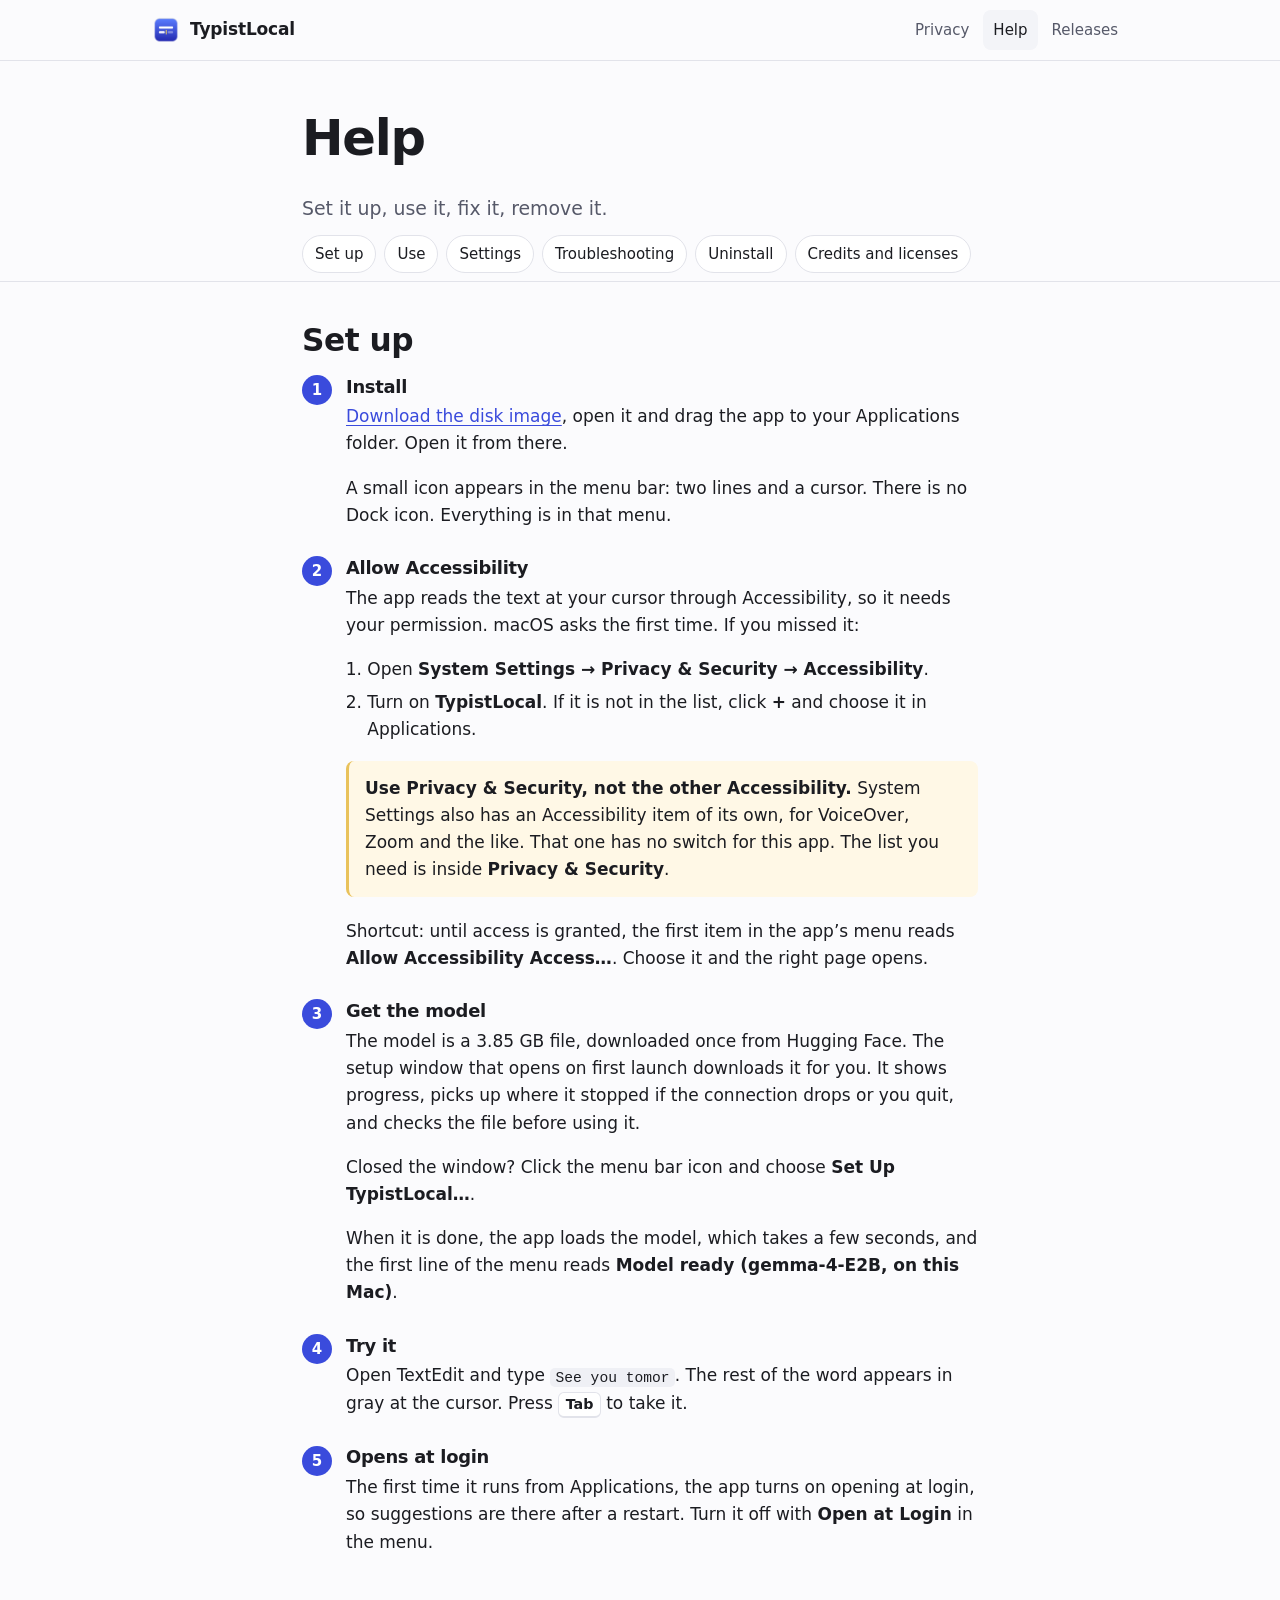
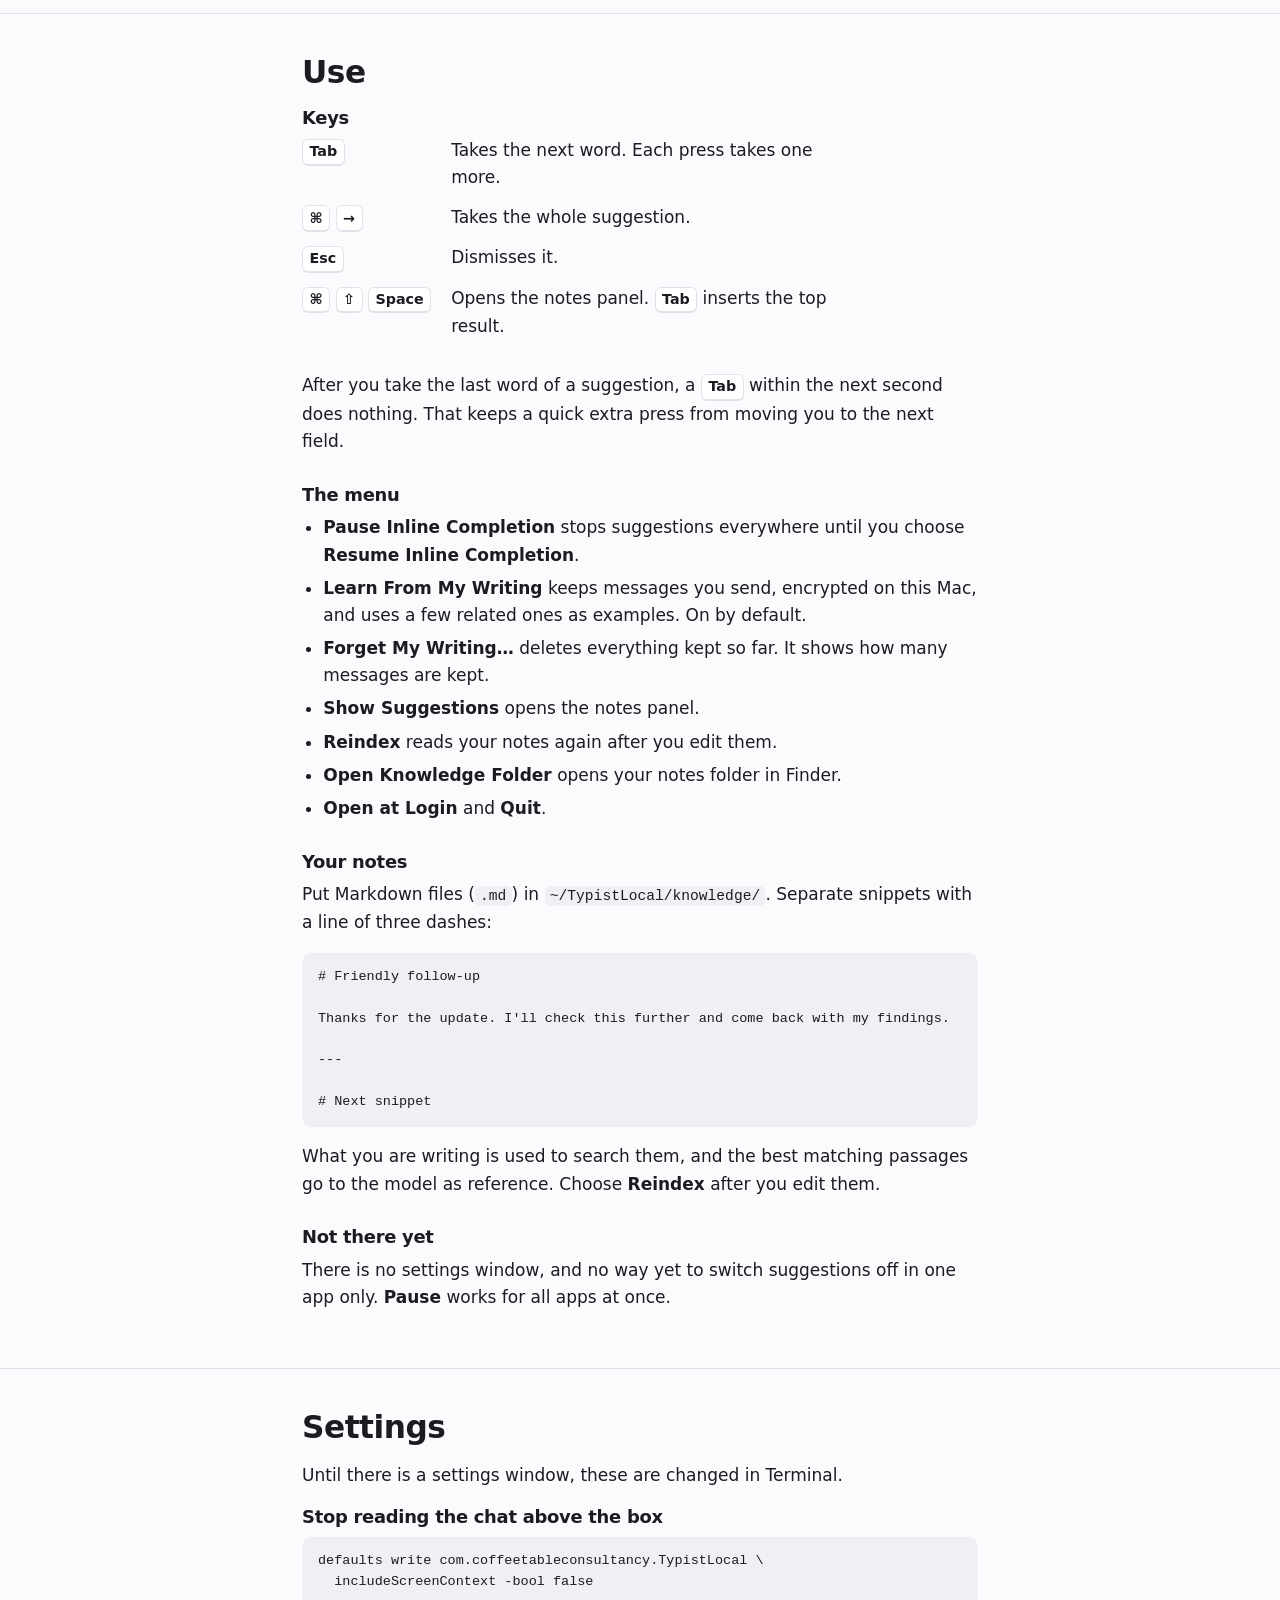
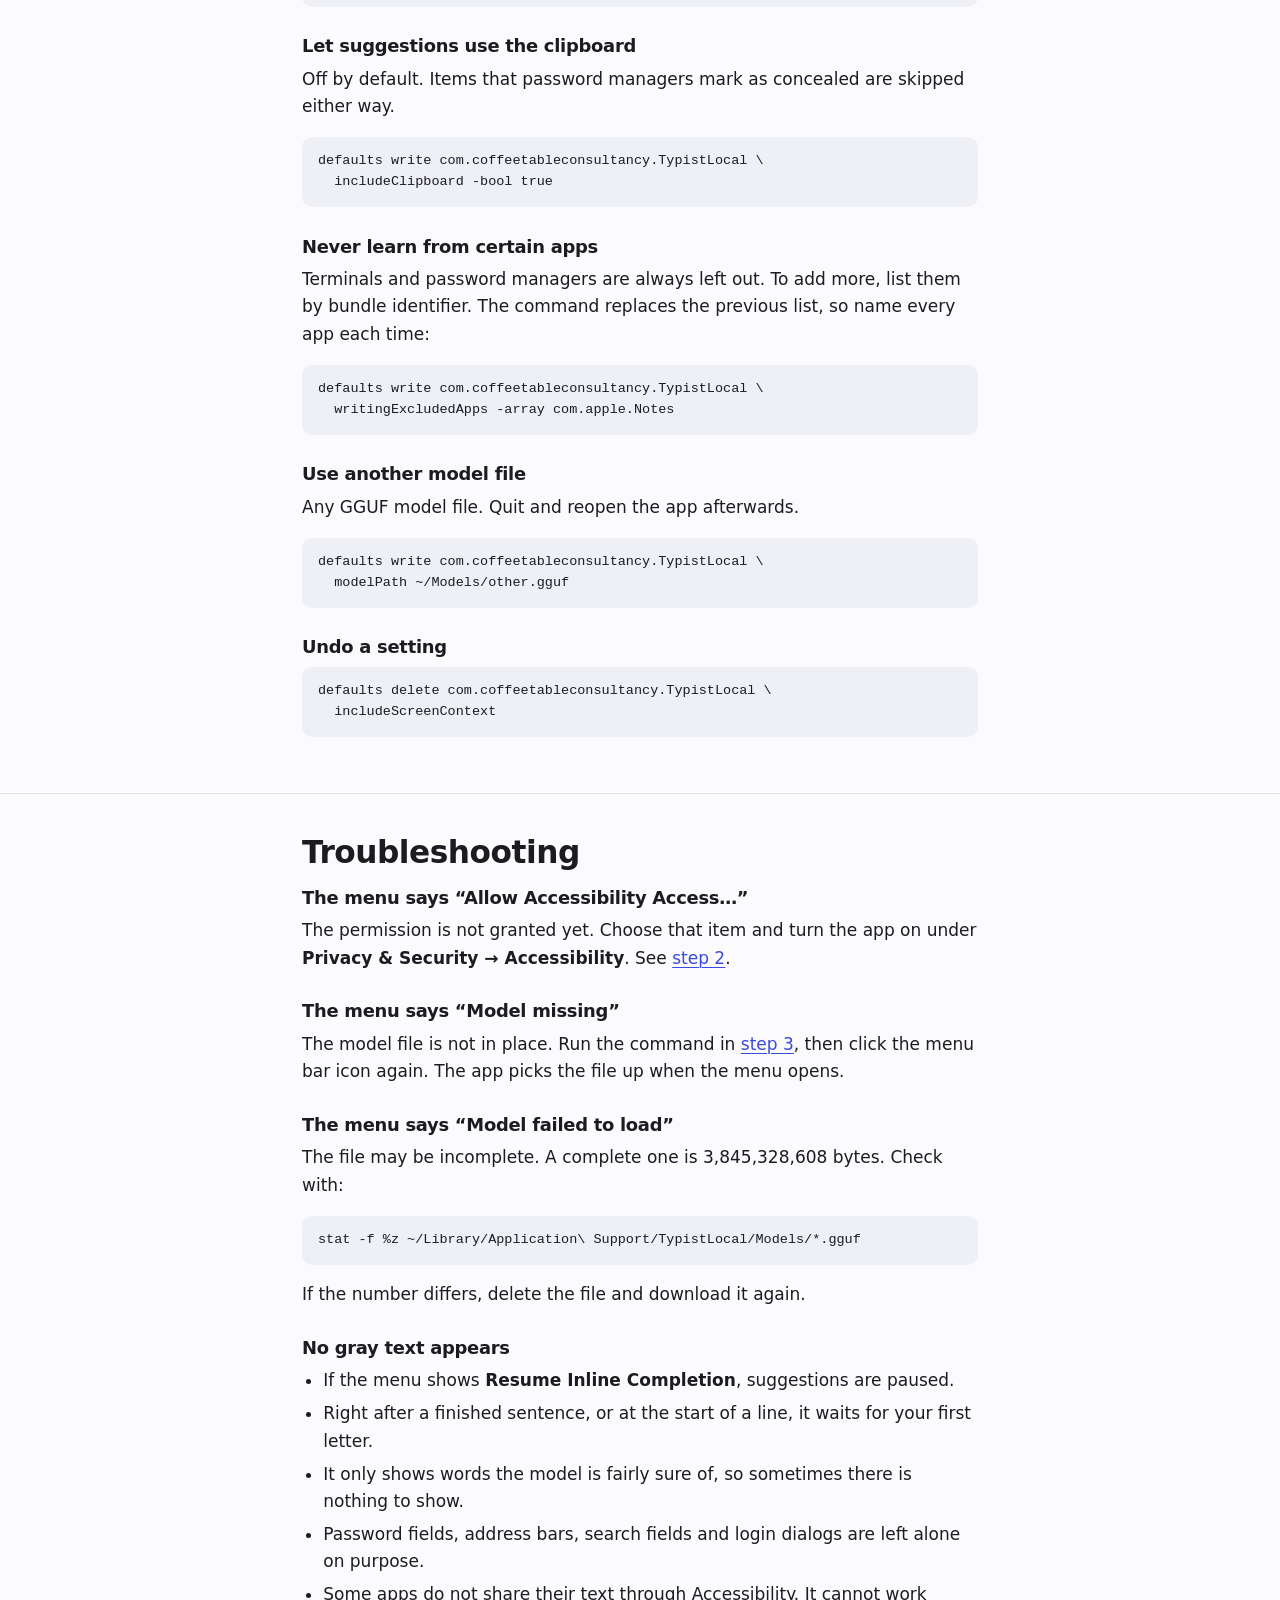
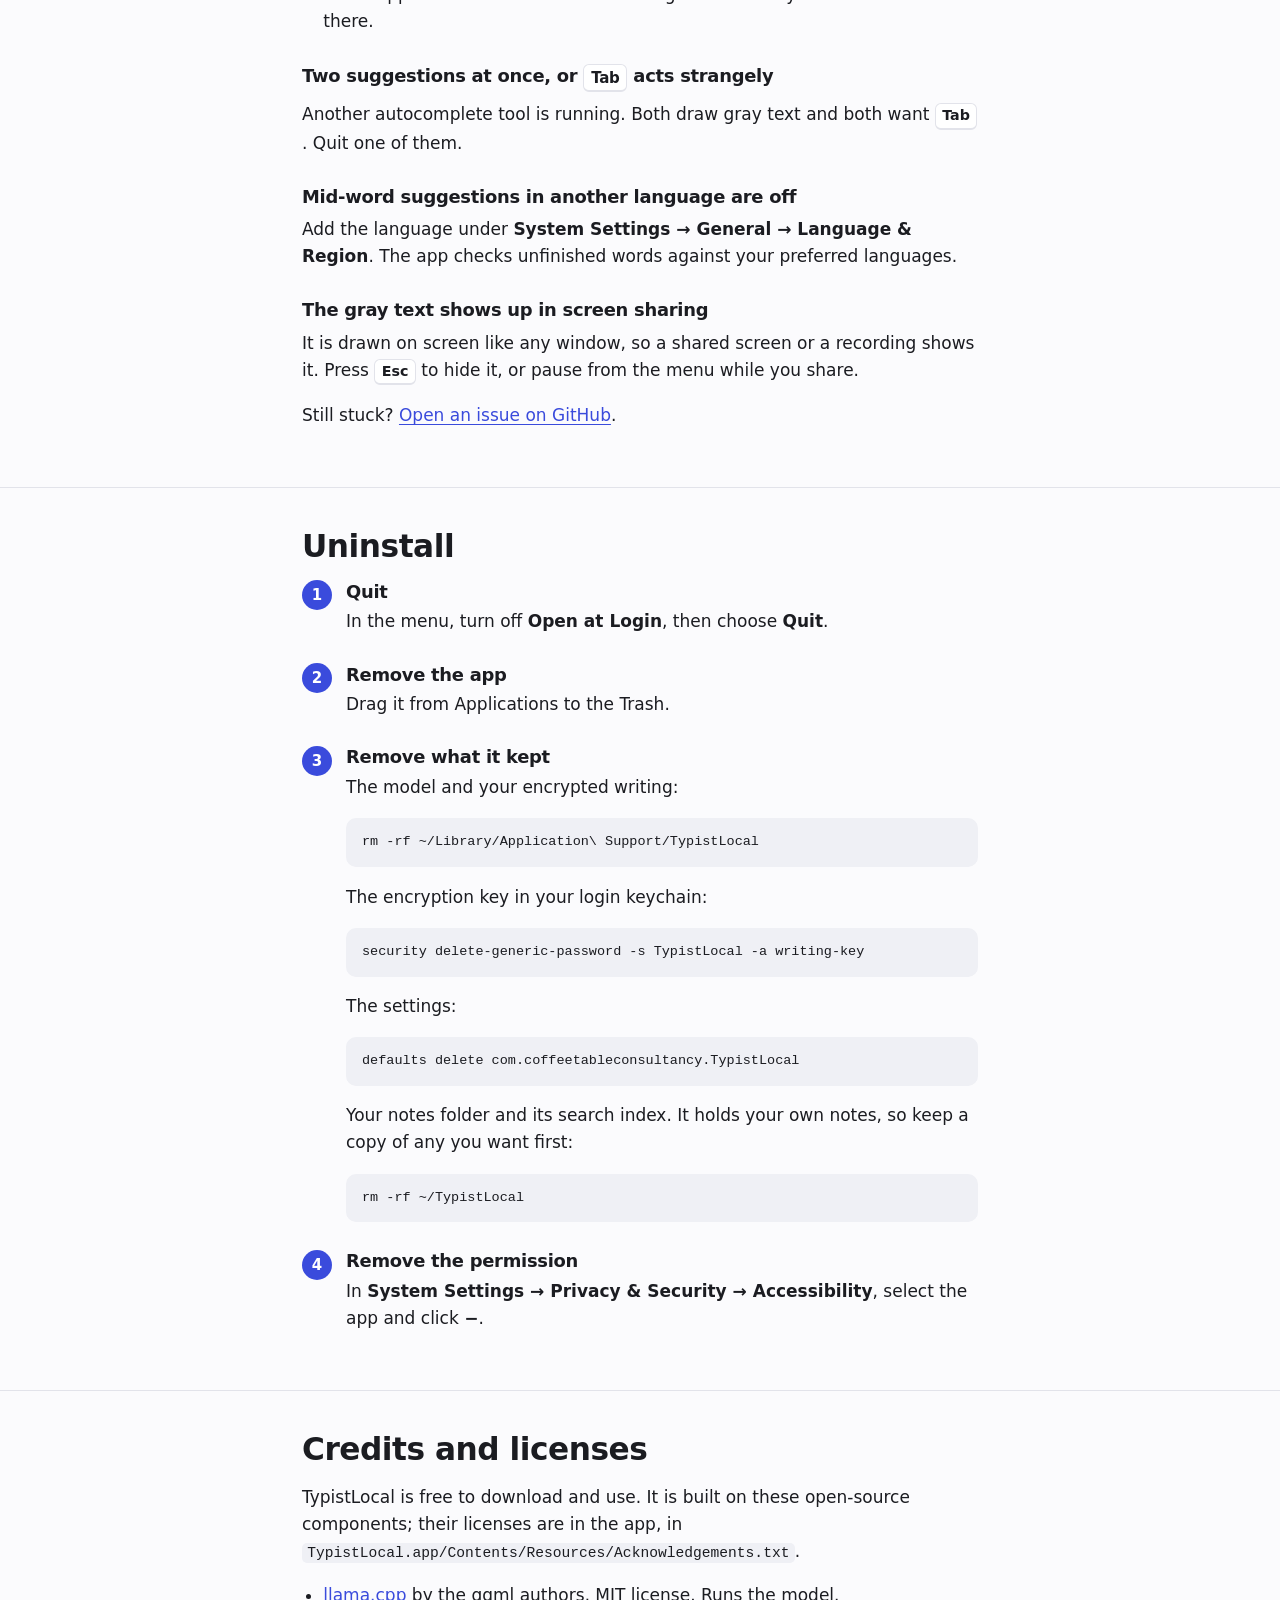
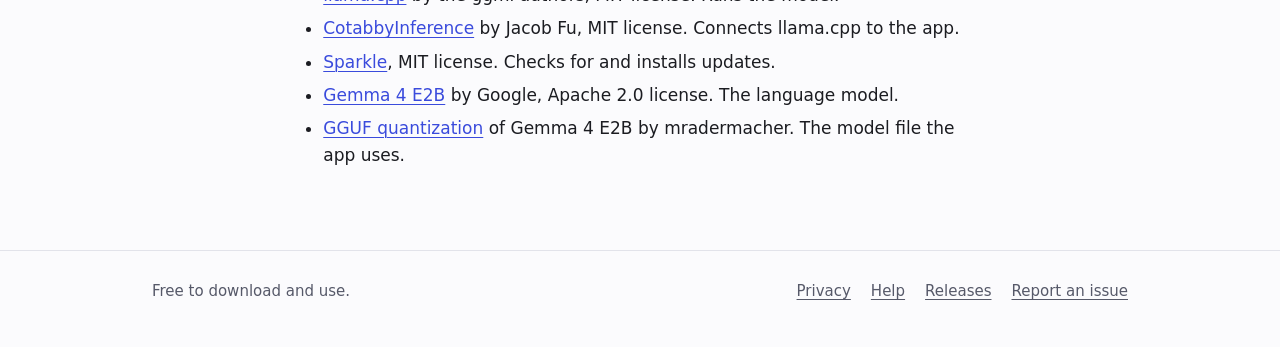
==== site/help.html @ b1616f05 "TypistLocal website, update feed and license" ====
<!doctype html>
<!--
  GitHub repository: github.com/edouardGT/typistlocal
  Every Download, Releases and Issues link on this site uses it.
  To point all pages at another repository, run: ./set-repo.sh owner/name
-->
<html lang="en">
<head>
<meta charset="utf-8">
<meta name="viewport" content="width=device-width, initial-scale=1">
<meta name="color-scheme" content="light dark">
<title>Help · TypistLocal</title>
<meta name="description" content="Set up, use, troubleshoot and uninstall the app. Credits and licenses.">
<link rel="icon" type="image/png" href="icon.png">
<link rel="apple-touch-icon" href="icon.png">
<link rel="stylesheet" href="style.css">
</head>
<body>
<a class="skip" href="#main">Skip to content</a>

<header class="site-header">
  <div class="wrap bar">
    <a class="brand" href="index.html"><img src="icon.png" alt="" width="28" height="28"><span>TypistLocal</span></a>
    <nav aria-label="Main">
      <a href="privacy.html">Privacy</a>
      <a href="help.html" aria-current="page">Help</a>
      <a href="https://github.com/edouardGT/typistlocal/releases">Releases</a>
    </nav>
  </div>
</header>

<main id="main" class="doc">

  <div class="page-head">
    <div class="wrap prose">
      <h1>Help</h1>
      <p class="lead">Set it up, use it, fix it, remove it.</p>
      <ul class="toc" aria-label="On this page">
        <li><a href="#setup">Set up</a></li>
        <li><a href="#use">Use</a></li>
        <li><a href="#settings">Settings</a></li>
        <li><a href="#troubleshooting">Troubleshooting</a></li>
        <li><a href="#uninstall">Uninstall</a></li>
        <li><a href="#credits">Credits and licenses</a></li>
      </ul>
    </div>
  </div>

  <section id="setup">
    <div class="wrap prose">
      <h2>Set up</h2>
      <ol class="steps">
        <li>
          <h3>Install</h3>
          <p><a href="https://github.com/edouardGT/typistlocal/releases/latest/download/TypistLocal.dmg">Download the disk image</a>, open it and drag the app to your Applications folder. Open it from there.</p>
          <p>A small icon appears in the menu bar: two lines and a cursor. There is no Dock icon. Everything is in that menu.</p>
        </li>
        <li>
          <h3>Allow Accessibility</h3>
          <p>The app reads the text at your cursor through Accessibility, so it needs your permission. macOS asks the first time. If you missed it:</p>
          <ol>
            <li>Open <strong>System Settings → Privacy &amp; Security → Accessibility</strong>.</li>
            <li>Turn on <strong>TypistLocal</strong>. If it is not in the list, click <strong>+</strong> and choose it in Applications.</li>
          </ol>
          <div class="note">
            <p><strong>Use Privacy &amp; Security, not the other Accessibility.</strong> System Settings also has an Accessibility item of its own, for VoiceOver, Zoom and the like. That one has no switch for this app. The list you need is inside <strong>Privacy &amp; Security</strong>.</p>
          </div>
          <p>Shortcut: until access is granted, the first item in the app’s menu reads <strong>Allow Accessibility Access…</strong>. Choose it and the right page opens.</p>
        </li>
        <li>
          <h3>Get the model</h3>
          <p>The model is a 3.85 GB file, downloaded once from Hugging Face. The setup window that opens on first launch downloads it for you. It shows progress, picks up where it stopped if the connection drops or you quit, and checks the file before using it.</p>
          <p>Closed the window? Click the menu bar icon and choose <strong>Set Up TypistLocal…</strong>.</p>
          <p>When it is done, the app loads the model, which takes a few seconds, and the first line of the menu reads <strong>Model ready (gemma-4-E2B, on this Mac)</strong>.</p>
        </li>
        <li>
          <h3>Try it</h3>
          <p>Open TextEdit and type <code>See you tomor</code>. The rest of the word appears in gray at the cursor. Press <kbd>Tab</kbd> to take it.</p>
        </li>
        <li>
          <h3>Opens at login</h3>
          <p>The first time it runs from Applications, the app turns on opening at login, so suggestions are there after a restart. Turn it off with <strong>Open at Login</strong> in the menu.</p>
        </li>
      </ol>
    </div>
  </section>

  <section id="use">
    <div class="wrap prose">
      <h2>Use</h2>
      <h3>Keys</h3>
      <dl class="keys">
        <dt><kbd>Tab</kbd></dt>
        <dd>Takes the next word. Each press takes one more.</dd>
        <dt><kbd>⌘</kbd> <kbd>→</kbd></dt>
        <dd>Takes the whole suggestion.</dd>
        <dt><kbd>Esc</kbd></dt>
        <dd>Dismisses it.</dd>
        <dt><kbd>⌘</kbd> <kbd>⇧</kbd> <kbd>Space</kbd></dt>
        <dd>Opens the notes panel. <kbd>Tab</kbd> inserts the top result.</dd>
      </dl>
      <p>After you take the last word of a suggestion, a <kbd>Tab</kbd> within the next second does nothing. That keeps a quick extra press from moving you to the next field.</p>

      <h3>The menu</h3>
      <ul>
        <li><strong>Pause Inline Completion</strong> stops suggestions everywhere until you choose <strong>Resume Inline Completion</strong>.</li>
        <li><strong>Learn From My Writing</strong> keeps messages you send, encrypted on this Mac, and uses a few related ones as examples. On by default.</li>
        <li><strong>Forget My Writing…</strong> deletes everything kept so far. It shows how many messages are kept.</li>
        <li><strong>Show Suggestions</strong> opens the notes panel.</li>
        <li><strong>Reindex</strong> reads your notes again after you edit them.</li>
        <li><strong>Open Knowledge Folder</strong> opens your notes folder in Finder.</li>
        <li><strong>Open at Login</strong> and <strong>Quit</strong>.</li>
      </ul>

      <h3>Your notes</h3>
      <p>Put Markdown files (<code>.md</code>) in <code>~/TypistLocal/knowledge/</code>. Separate snippets with a line of three dashes:</p>
<pre><code># Friendly follow-up

Thanks for the update. I'll check this further and come back with my findings.

---

# Next snippet</code></pre>
      <p>What you are writing is used to search them, and the best matching passages go to the model as reference. Choose <strong>Reindex</strong> after you edit them.</p>

      <h3>Not there yet</h3>
      <p>There is no settings window, and no way yet to switch suggestions off in one app only. <strong>Pause</strong> works for all apps at once.</p>
    </div>
  </section>

  <section id="settings">
    <div class="wrap prose">
      <h2>Settings</h2>
      <p>Until there is a settings window, these are changed in Terminal.</p>

      <h3>Stop reading the chat above the box</h3>
<pre><code>defaults write com.coffeetableconsultancy.TypistLocal \
  includeScreenContext -bool false</code></pre>

      <h3>Let suggestions use the clipboard</h3>
      <p>Off by default. Items that password managers mark as concealed are skipped either way.</p>
<pre><code>defaults write com.coffeetableconsultancy.TypistLocal \
  includeClipboard -bool true</code></pre>

      <h3>Never learn from certain apps</h3>
      <p>Terminals and password managers are always left out. To add more, list them by bundle identifier. The command replaces the previous list, so name every app each time:</p>
<pre><code>defaults write com.coffeetableconsultancy.TypistLocal \
  writingExcludedApps -array com.apple.Notes</code></pre>

      <h3>Use another model file</h3>
      <p>Any GGUF model file. Quit and reopen the app afterwards.</p>
<pre><code>defaults write com.coffeetableconsultancy.TypistLocal \
  modelPath ~/Models/other.gguf</code></pre>

      <h3>Undo a setting</h3>
<pre><code>defaults delete com.coffeetableconsultancy.TypistLocal \
  includeScreenContext</code></pre>
    </div>
  </section>

  <section id="troubleshooting">
    <div class="wrap prose">
      <h2>Troubleshooting</h2>

      <h3>The menu says “Allow Accessibility Access…”</h3>
      <p>The permission is not granted yet. Choose that item and turn the app on under <strong>Privacy &amp; Security → Accessibility</strong>. See <a href="#setup">step 2</a>.</p>

      <h3>The menu says “Model missing”</h3>
      <p>The model file is not in place. Run the command in <a href="#setup">step 3</a>, then click the menu bar icon again. The app picks the file up when the menu opens.</p>

      <h3>The menu says “Model failed to load”</h3>
      <p>The file may be incomplete. A complete one is 3,845,328,608 bytes. Check with:</p>
<pre><code>stat -f %z ~/Library/Application\ Support/TypistLocal/Models/*.gguf</code></pre>
      <p>If the number differs, delete the file and download it again.</p>

      <h3>No gray text appears</h3>
      <ul>
        <li>If the menu shows <strong>Resume Inline Completion</strong>, suggestions are paused.</li>
        <li>Right after a finished sentence, or at the start of a line, it waits for your first letter.</li>
        <li>It only shows words the model is fairly sure of, so sometimes there is nothing to show.</li>
        <li>Password fields, address bars, search fields and login dialogs are left alone on purpose.</li>
        <li>Some apps do not share their text through Accessibility. It cannot work there.</li>
      </ul>

      <h3>Two suggestions at once, or <kbd>Tab</kbd> acts strangely</h3>
      <p>Another autocomplete tool is running. Both draw gray text and both want <kbd>Tab</kbd>. Quit one of them.</p>

      <h3>Mid-word suggestions in another language are off</h3>
      <p>Add the language under <strong>System Settings → General → Language &amp; Region</strong>. The app checks unfinished words against your preferred languages.</p>

      <h3>The gray text shows up in screen sharing</h3>
      <p>It is drawn on screen like any window, so a shared screen or a recording shows it. Press <kbd>Esc</kbd> to hide it, or pause from the menu while you share.</p>

      <p>Still stuck? <a href="https://github.com/edouardGT/typistlocal/issues">Open an issue on GitHub</a>.</p>
    </div>
  </section>

  <section id="uninstall">
    <div class="wrap prose">
      <h2>Uninstall</h2>
      <ol class="steps">
        <li>
          <h3>Quit</h3>
          <p>In the menu, turn off <strong>Open at Login</strong>, then choose <strong>Quit</strong>.</p>
        </li>
        <li>
          <h3>Remove the app</h3>
          <p>Drag it from Applications to the Trash.</p>
        </li>
        <li>
          <h3>Remove what it kept</h3>
          <p>The model and your encrypted writing:</p>
<pre><code>rm -rf ~/Library/Application\ Support/TypistLocal</code></pre>
          <p>The encryption key in your login keychain:</p>
<pre><code>security delete-generic-password -s TypistLocal -a writing-key</code></pre>
          <p>The settings:</p>
<pre><code>defaults delete com.coffeetableconsultancy.TypistLocal</code></pre>
          <p>Your notes folder and its search index. It holds your own notes, so keep a copy of any you want first:</p>
<pre><code>rm -rf ~/TypistLocal</code></pre>
        </li>
        <li>
          <h3>Remove the permission</h3>
          <p>In <strong>System Settings → Privacy &amp; Security → Accessibility</strong>, select the app and click <strong>−</strong>.</p>
        </li>
      </ol>
    </div>
  </section>

  <section id="credits">
    <div class="wrap prose">
      <h2>Credits and licenses</h2>
      <p>TypistLocal is free to download and use. It is built on these open-source components; their licenses are in the app, in <code>TypistLocal.app/Contents/Resources/Acknowledgements.txt</code>.</p>
      <ul>
        <li><a href="https://github.com/ggml-org/llama.cpp">llama.cpp</a> by the ggml authors, MIT license. Runs the model.</li>
        <li><a href="https://github.com/FuJacob/cotabbyinference">CotabbyInference</a> by Jacob Fu, MIT license. Connects llama.cpp to the app.</li>
        <li><a href="https://sparkle-project.org">Sparkle</a>, MIT license. Checks for and installs updates.</li>
        <li><a href="https://ai.google.dev/gemma">Gemma 4 E2B</a> by Google, Apache 2.0 license. The language model.</li>
        <li><a href="https://huggingface.co/mradermacher/gemma-4-E2B-i1-GGUF">GGUF quantization</a> of Gemma 4 E2B by mradermacher. The model file the app uses.</li>
      </ul>
    </div>
  </section>

</main>

<footer class="site-footer">
  <div class="wrap">
    <p>Free to download and use.</p>
    <nav aria-label="Footer">
      <a href="privacy.html">Privacy</a>
      <a href="help.html">Help</a>
      <a href="https://github.com/edouardGT/typistlocal/releases">Releases</a>
      <a href="https://github.com/edouardGT/typistlocal/issues">Report an issue</a>
    </nav>
  </div>
</footer>
</body>
</html>
---- site/style.css ----
/* One stylesheet for the whole site. System fonts only: the site makes no
   requests to anyone but the host it is served from. */

:root {
  color-scheme: light dark;
  --bg: #fbfbfd;
  --bg-alt: #f3f4f8;
  --surface: #ffffff;
  --text: #1b1c21;
  --muted: #565969;
  --ghost: #8b8e9c;
  --line: #e2e3ea;
  --accent: #3a4bdc;
  --accent-hover: #2f3fc4;
  --accent-text: #ffffff;
  --link: #3a4bdc;
  --caret: #d99a00;
  --code-bg: #eff0f5;
  --note-bg: #fff8e6;
  --note-line: #e9c25b;
  --radius: 12px;
  --shadow: 0 1px 2px rgba(20, 22, 40, 0.05), 0 10px 30px rgba(20, 22, 40, 0.07);
  --font: -apple-system, BlinkMacSystemFont, system-ui, "Segoe UI", "Helvetica Neue", Arial, sans-serif;
  --mono: ui-monospace, "SF Mono", SFMono-Regular, Menlo, Consolas, monospace;
}

@media (prefers-color-scheme: dark) {
  :root {
    --bg: #111217;
    --bg-alt: #15161c;
    --surface: #1b1c23;
    --text: #ebecf1;
    --muted: #a3a6b5;
    --ghost: #767989;
    --line: #2a2c36;
    --accent: #5466f2;
    --accent-hover: #6475f5;
    --accent-text: #ffffff;
    --link: #98a4ff;
    --caret: #f5c33b;
    --code-bg: #20212a;
    --note-bg: #262114;
    --note-line: #8a6d22;
    --shadow: 0 1px 2px rgba(0, 0, 0, 0.4);
  }
}

*,
*::before,
*::after {
  box-sizing: border-box;
}

html {
  -webkit-text-size-adjust: 100%;
  text-size-adjust: 100%;
}

body {
  margin: 0;
  background: var(--bg);
  color: var(--text);
  font: 17px/1.6 var(--font);
  -webkit-font-smoothing: antialiased;
  overflow-wrap: break-word;
}

img {
  max-width: 100%;
  height: auto;
}

a {
  color: var(--link);
  text-underline-offset: 0.18em;
  text-decoration-thickness: 1px;
}

a:hover {
  text-decoration-thickness: 2px;
}

:focus-visible {
  outline: 2px solid var(--link);
  outline-offset: 3px;
  border-radius: 4px;
}

h1,
h2,
h3 {
  line-height: 1.2;
  letter-spacing: -0.015em;
  margin: 0 0 0.5em;
  text-wrap: balance;
}

h1 {
  font-size: clamp(2rem, 1.4rem + 3vw, 3.1rem);
  letter-spacing: -0.025em;
}

h2 {
  font-size: clamp(1.5rem, 1.25rem + 1.2vw, 1.95rem);
  scroll-margin-top: 24px;
}

h3 {
  font-size: 1.12rem;
  scroll-margin-top: 24px;
}

p,
ul,
ol {
  margin: 0 0 1em;
}

ul,
ol {
  padding-left: 1.25em;
}

li + li {
  margin-top: 0.35em;
}

strong {
  font-weight: 600;
}

code {
  font-family: var(--mono);
  font-size: 0.86em;
  background: var(--code-bg);
  padding: 0.12em 0.36em;
  border-radius: 5px;
  overflow-wrap: anywhere;
}

pre {
  margin: 0 0 1.2em;
  padding: 14px 16px;
  background: var(--code-bg);
  border-radius: 10px;
  overflow-x: auto;
  font-size: 13.5px;
  line-height: 1.55;
}

pre code {
  background: none;
  padding: 0;
  font-size: inherit;
  overflow-wrap: normal;
  white-space: pre;
}

kbd {
  display: inline-block;
  min-width: 1.9em;
  padding: 0.08em 0.45em;
  font: 600 0.84em/1.5 var(--font);
  text-align: center;
  color: var(--text);
  background: var(--surface);
  border: 1px solid var(--line);
  border-bottom-width: 2px;
  border-radius: 6px;
  white-space: nowrap;
}

/* Layout */

.wrap {
  max-width: 1040px;
  margin: 0 auto;
  padding: 0 16px;
}

@media (min-width: 720px) {
  .wrap {
    padding: 0 32px;
  }
}

.prose {
  max-width: 740px;
}

.skip {
  position: absolute;
  left: -9999px;
  top: 8px;
}

.skip:focus {
  left: 16px;
  z-index: 10;
  background: var(--surface);
  padding: 8px 12px;
  border-radius: 8px;
}

/* Header and footer */

.site-header {
  border-bottom: 1px solid var(--line);
}

.bar {
  display: flex;
  align-items: center;
  justify-content: space-between;
  gap: 12px;
  min-height: 60px;
}

.brand {
  display: inline-flex;
  align-items: center;
  gap: 10px;
  color: var(--text);
  font-weight: 650;
  text-decoration: none;
  letter-spacing: -0.01em;
}

.brand img {
  width: 28px;
  height: 28px;
}

.site-header nav {
  display: flex;
  gap: 4px;
}

.site-header nav a {
  color: var(--muted);
  text-decoration: none;
  padding: 8px 10px;
  border-radius: 8px;
  font-size: 15px;
}

.site-header nav a:hover,
.site-header nav a[aria-current="page"] {
  color: var(--text);
  background: var(--bg-alt);
}

.site-footer {
  border-top: 1px solid var(--line);
  margin-top: 24px;
  padding: 28px 0 44px;
  color: var(--muted);
  font-size: 15px;
}

.site-footer .wrap {
  display: flex;
  flex-wrap: wrap;
  justify-content: space-between;
  gap: 12px 24px;
}

.site-footer p {
  margin: 0;
}

.site-footer nav {
  display: flex;
  flex-wrap: wrap;
  gap: 6px 20px;
}

.site-footer a {
  color: var(--muted);
}

.site-footer a:hover {
  color: var(--text);
}

/* Sections */

main section {
  padding: 56px 0;
  border-top: 1px solid var(--line);
}

main section:first-child {
  border-top: 0;
}

.section-intro {
  color: var(--muted);
  max-width: 640px;
  margin-bottom: 28px;
}

.after-grid {
  margin: 24px 0 0;
}

/* Home: hero */

.hero {
  text-align: center;
  padding: 64px 0 56px;
}

.hero-icon {
  width: 104px;
  height: 104px;
  margin: 0 auto 20px;
  display: block;
}

.hero h1 {
  max-width: 760px;
  margin: 0 auto 16px;
}

.lead {
  font-size: 1.18rem;
  color: var(--muted);
  max-width: 600px;
  margin: 0 auto 28px;
}

.actions {
  display: flex;
  flex-wrap: wrap;
  justify-content: center;
  gap: 12px;
  margin-bottom: 16px;
}

.button {
  display: inline-flex;
  align-items: center;
  justify-content: center;
  gap: 8px;
  min-height: 48px;
  padding: 0 22px;
  border-radius: 12px;
  border: 1px solid var(--line);
  background: var(--surface);
  color: var(--text);
  font-weight: 600;
  font-size: 16px;
  text-decoration: none;
  transition: background-color 0.15s ease, border-color 0.15s ease;
}

.button:hover {
  border-color: var(--muted);
}

.button.primary {
  background: var(--accent);
  border-color: var(--accent);
  color: var(--accent-text);
}

.button.primary:hover {
  background: var(--accent-hover);
  border-color: var(--accent-hover);
}

.button svg {
  width: 18px;
  height: 18px;
  flex: none;
}

.fineprint {
  color: var(--muted);
  font-size: 15px;
  margin: 0;
}

/* Home: the suggestion illustration */

.demo {
  max-width: 600px;
  margin: 44px auto 0;
  padding: 6px 24px;
  text-align: left;
  background: var(--surface);
  border: 1px solid var(--line);
  border-radius: 16px;
  box-shadow: var(--shadow);
}

.demo-row {
  padding: 16px 0;
}

.demo-row + .demo-row {
  border-top: 1px solid var(--line);
}

.demo-label {
  display: block;
  font-size: 13px;
  font-weight: 600;
  color: var(--muted);
  margin-bottom: 4px;
}

.demo-line {
  margin: 0;
  font-size: 1.3rem;
  line-height: 1.45;
}

.ghost {
  color: var(--ghost);
}

.caret {
  display: inline-block;
  width: 2px;
  height: 1.15em;
  margin: 0 1px 0 2px;
  vertical-align: -0.2em;
  background: var(--caret);
  border-radius: 1px;
  animation: blink 1.1s steps(1) infinite;
}

@keyframes blink {
  50% {
    opacity: 0;
  }
}

@media (prefers-reduced-motion: reduce) {
  .caret {
    animation: none;
  }

  .button {
    transition: none;
  }
}

.demo-caption {
  color: var(--muted);
  font-size: 14px;
  margin: 12px auto 0;
  max-width: 600px;
}

/* Cards and grids */

.grid {
  display: grid;
  gap: 16px;
  grid-template-columns: repeat(auto-fit, minmax(min(100%, 280px), 1fr));
}

.card {
  background: var(--surface);
  border: 1px solid var(--line);
  border-radius: var(--radius);
  padding: 22px;
}

.card h3 {
  margin-bottom: 0.4em;
}

.card p:last-child,
.card ul:last-child {
  margin-bottom: 0;
}

.card p {
  color: var(--muted);
}

/* Key list */

.keys {
  display: grid;
  grid-template-columns: max-content 1fr;
  gap: 12px 20px;
  align-items: baseline;
  margin: 0 0 32px;
  max-width: 560px;
}

.keys dt {
  margin: 0;
}

.keys dd {
  margin: 0;
}

/* Lists with a tick */

.checks {
  list-style: none;
  padding: 0;
  max-width: 640px;
}

.checks li {
  position: relative;
  padding-left: 30px;
}

.checks li + li {
  margin-top: 10px;
}

.checks li::before {
  content: "";
  position: absolute;
  left: 2px;
  top: 0.42em;
  width: 14px;
  height: 8px;
  border-left: 2px solid var(--accent);
  border-bottom: 2px solid var(--accent);
  transform: rotate(-45deg);
}

/* Closing call to action */

.cta {
  text-align: center;
}

.cta p {
  color: var(--muted);
}

/* Inner pages */

.page-head {
  padding: 48px 0 8px;
}

.page-head .lead {
  margin: 0 0 12px;
}

.page-head .updated {
  color: var(--muted);
  font-size: 15px;
}

.doc section {
  padding: 40px 0;
}

.doc h3 {
  margin-top: 1.6em;
}

.doc h2 + h3,
.doc h2 + p + h3 {
  margin-top: 0.8em;
}

.doc .card h3 {
  margin-top: 0;
}

.toc {
  display: flex;
  flex-wrap: wrap;
  gap: 8px;
  padding: 0;
  margin: 8px 0 0;
  list-style: none;
}

.toc li + li {
  margin-top: 0;
}

.toc a {
  display: inline-block;
  padding: 6px 12px;
  border: 1px solid var(--line);
  border-radius: 999px;
  text-decoration: none;
  color: var(--text);
  font-size: 15px;
  background: var(--surface);
}

.toc a:hover {
  border-color: var(--muted);
}

.note {
  margin: 0 0 1.2em;
  padding: 14px 16px;
  background: var(--note-bg);
  border-left: 3px solid var(--note-line);
  border-radius: 8px;
}

.note p:last-child {
  margin-bottom: 0;
}

.soon {
  display: inline-block;
  margin-right: 6px;
  padding: 0.05em 0.6em;
  font-size: 0.72em;
  font-weight: 650;
  letter-spacing: 0.04em;
  text-transform: uppercase;
  vertical-align: 0.12em;
  color: var(--link);
  border: 1px solid currentColor;
  border-radius: 999px;
}

/* Numbered steps */

.steps {
  list-style: none;
  counter-reset: step;
  padding: 0;
}

.steps > li {
  counter-increment: step;
  position: relative;
  padding-left: 44px;
}

.steps > li + li {
  margin-top: 28px;
}

.steps > li::before {
  content: counter(step);
  position: absolute;
  left: 0;
  top: -0.05em;
  width: 30px;
  height: 30px;
  border-radius: 50%;
  background: var(--accent);
  color: var(--accent-text);
  font-weight: 650;
  font-size: 15px;
  line-height: 30px;
  text-align: center;
}

.steps h3 {
  margin: 0 0 0.35em;
}

/* Data cards on the privacy page */

.kept {
  display: grid;
  gap: 16px;
}

.kept dl {
  display: grid;
  grid-template-columns: 8.5rem 1fr;
  gap: 8px 16px;
  margin: 12px 0 0;
}

.kept dt {
  color: var(--muted);
  font-size: 15px;
  padding-top: 0.1em;
}

.kept dd {
  margin: 0;
}

@media (max-width: 560px) {
  body {
    font-size: 16px;
  }

  .hero {
    padding: 44px 0 44px;
  }

  .actions .button {
    flex: 1 1 100%;
  }

  .demo {
    padding: 4px 18px;
  }

  .demo-line {
    font-size: 1.15rem;
  }

  main section {
    padding: 44px 0;
  }

  .kept dl {
    grid-template-columns: 1fr;
    gap: 2px;
  }

  .kept dd + dt {
    margin-top: 10px;
  }

  .card {
    padding: 18px;
  }
}
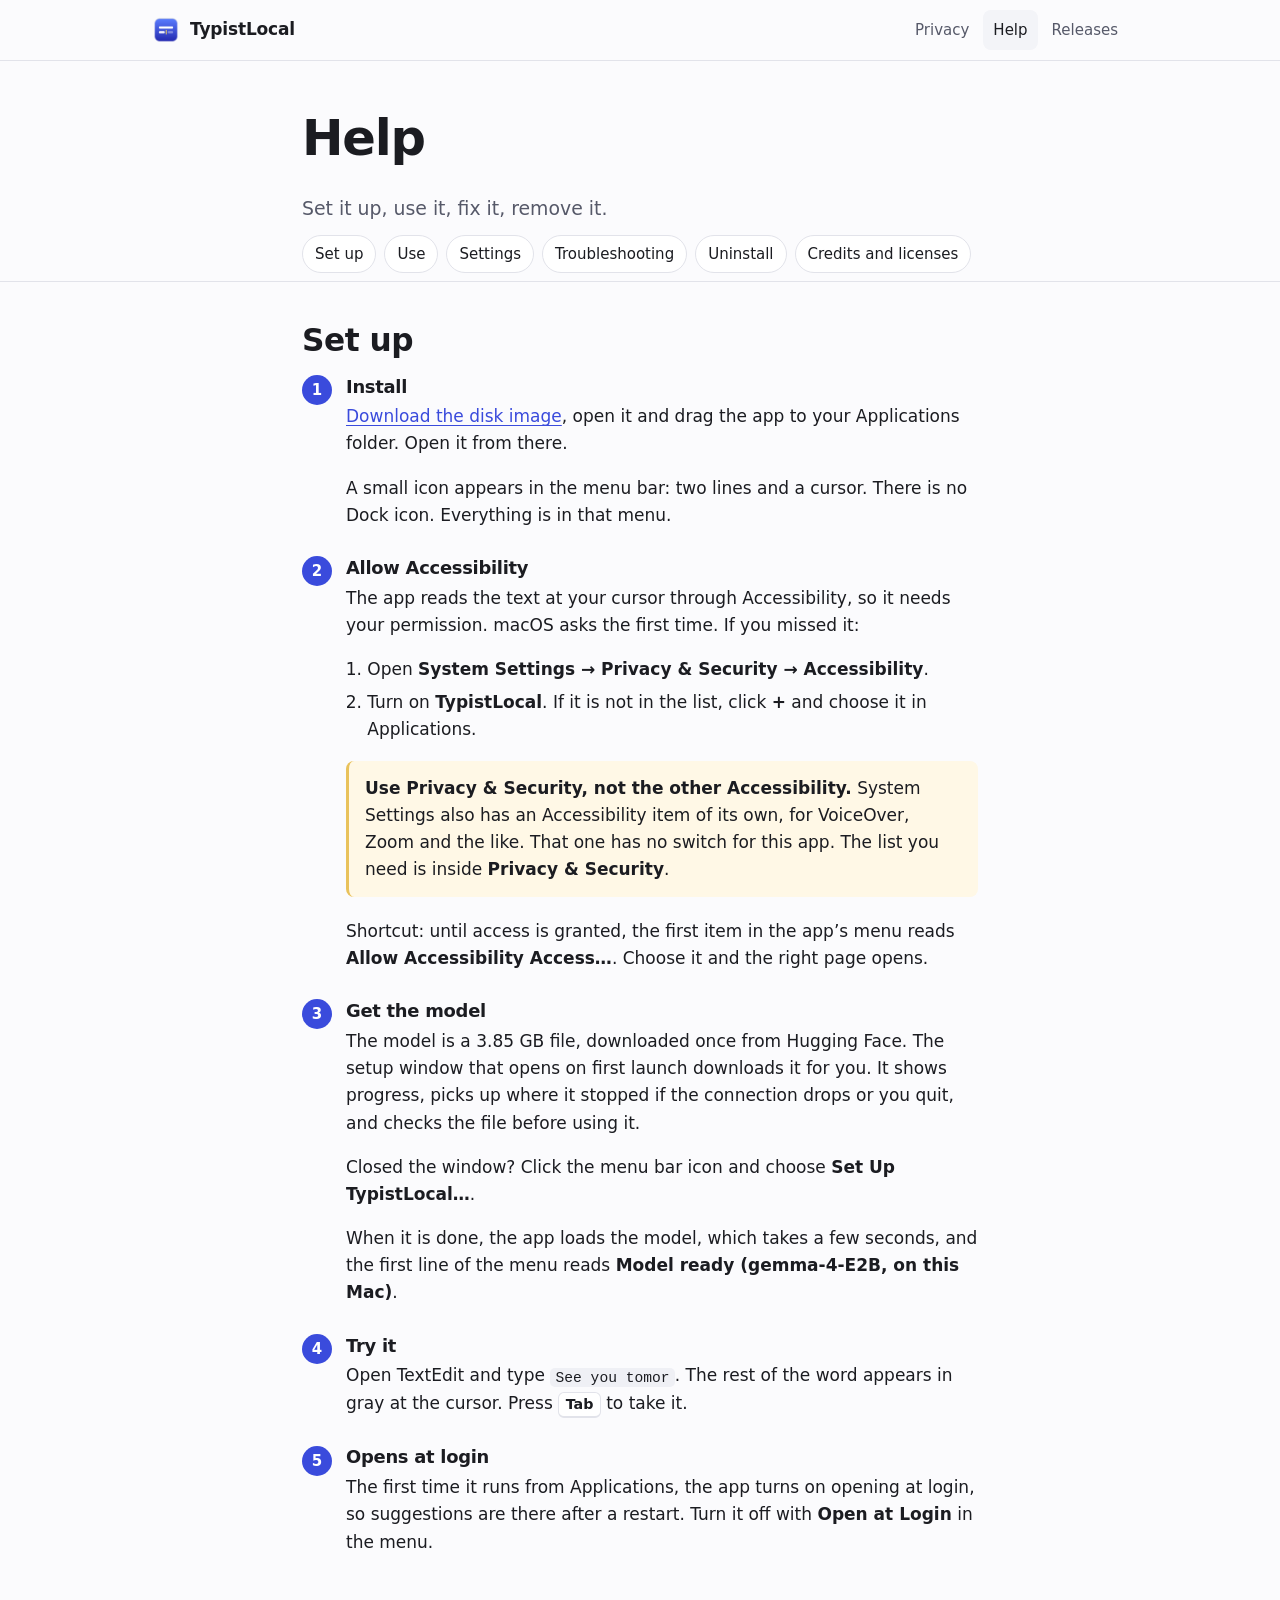
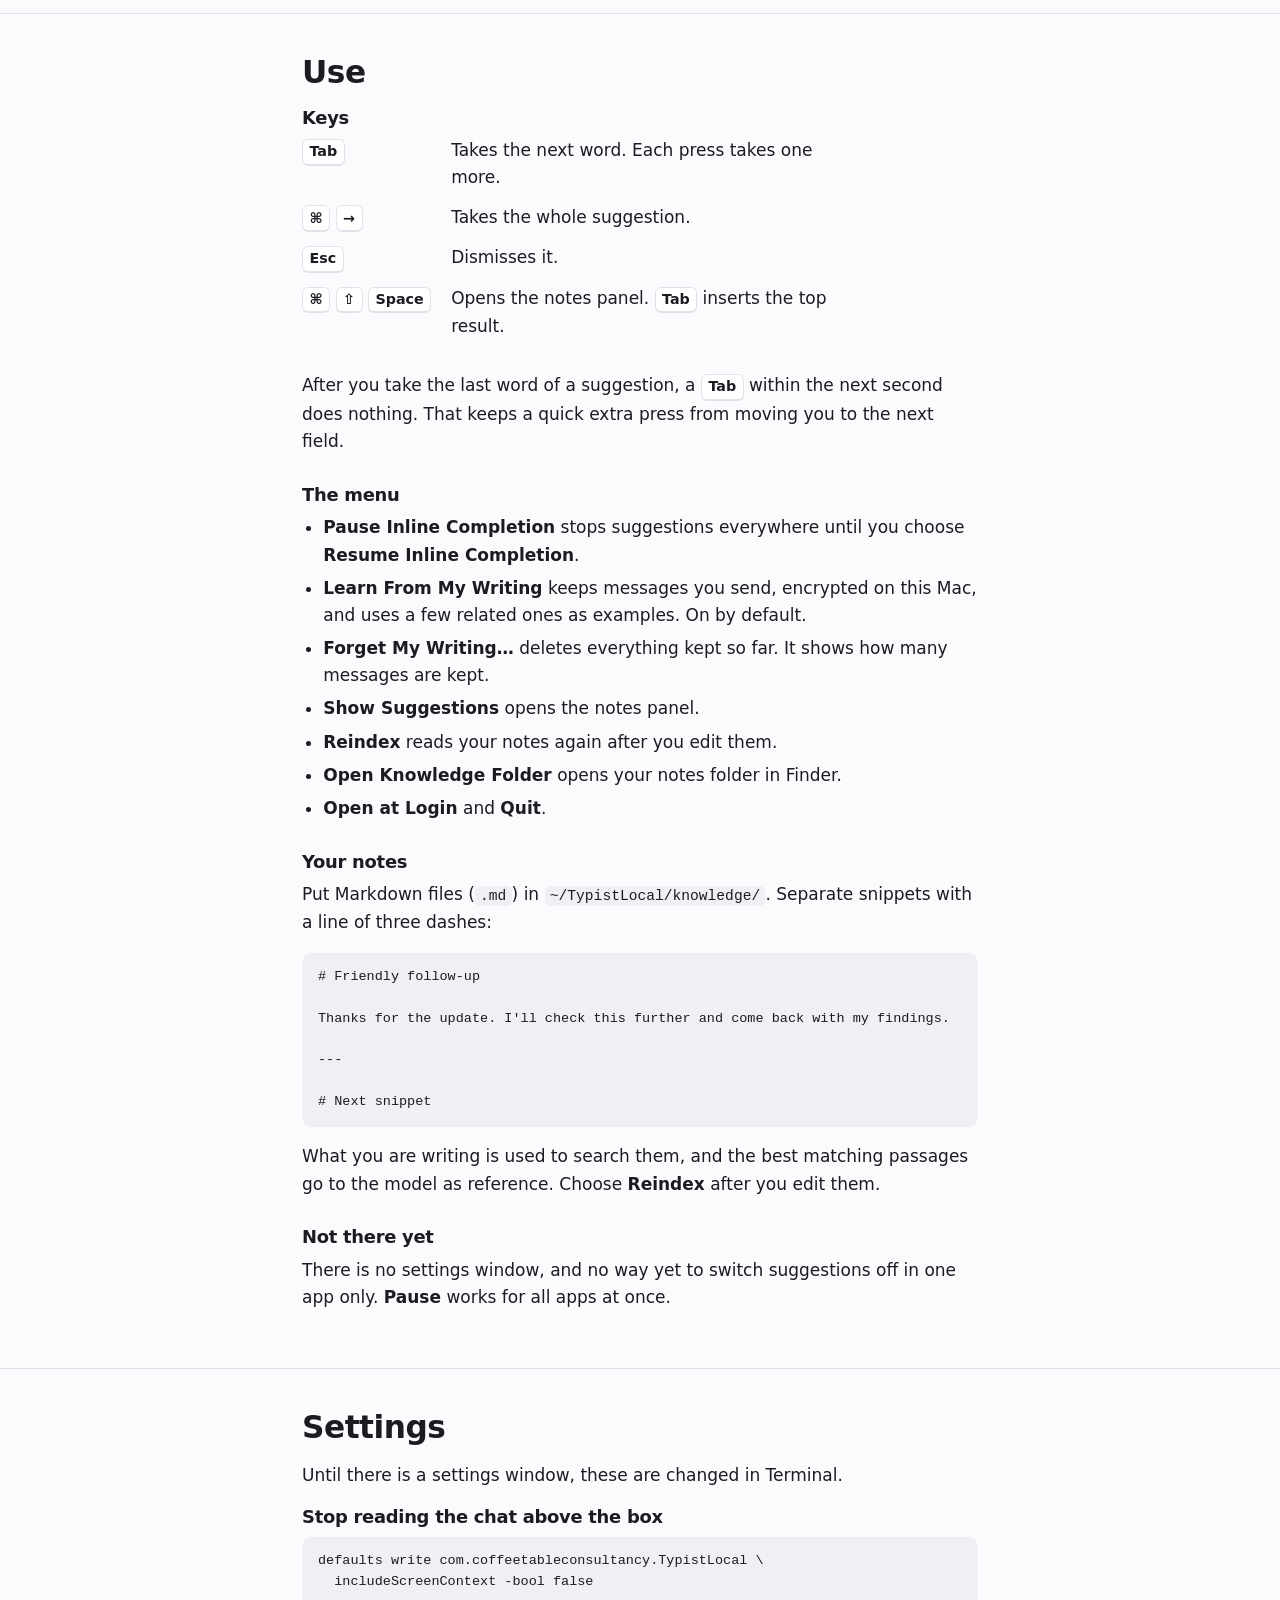
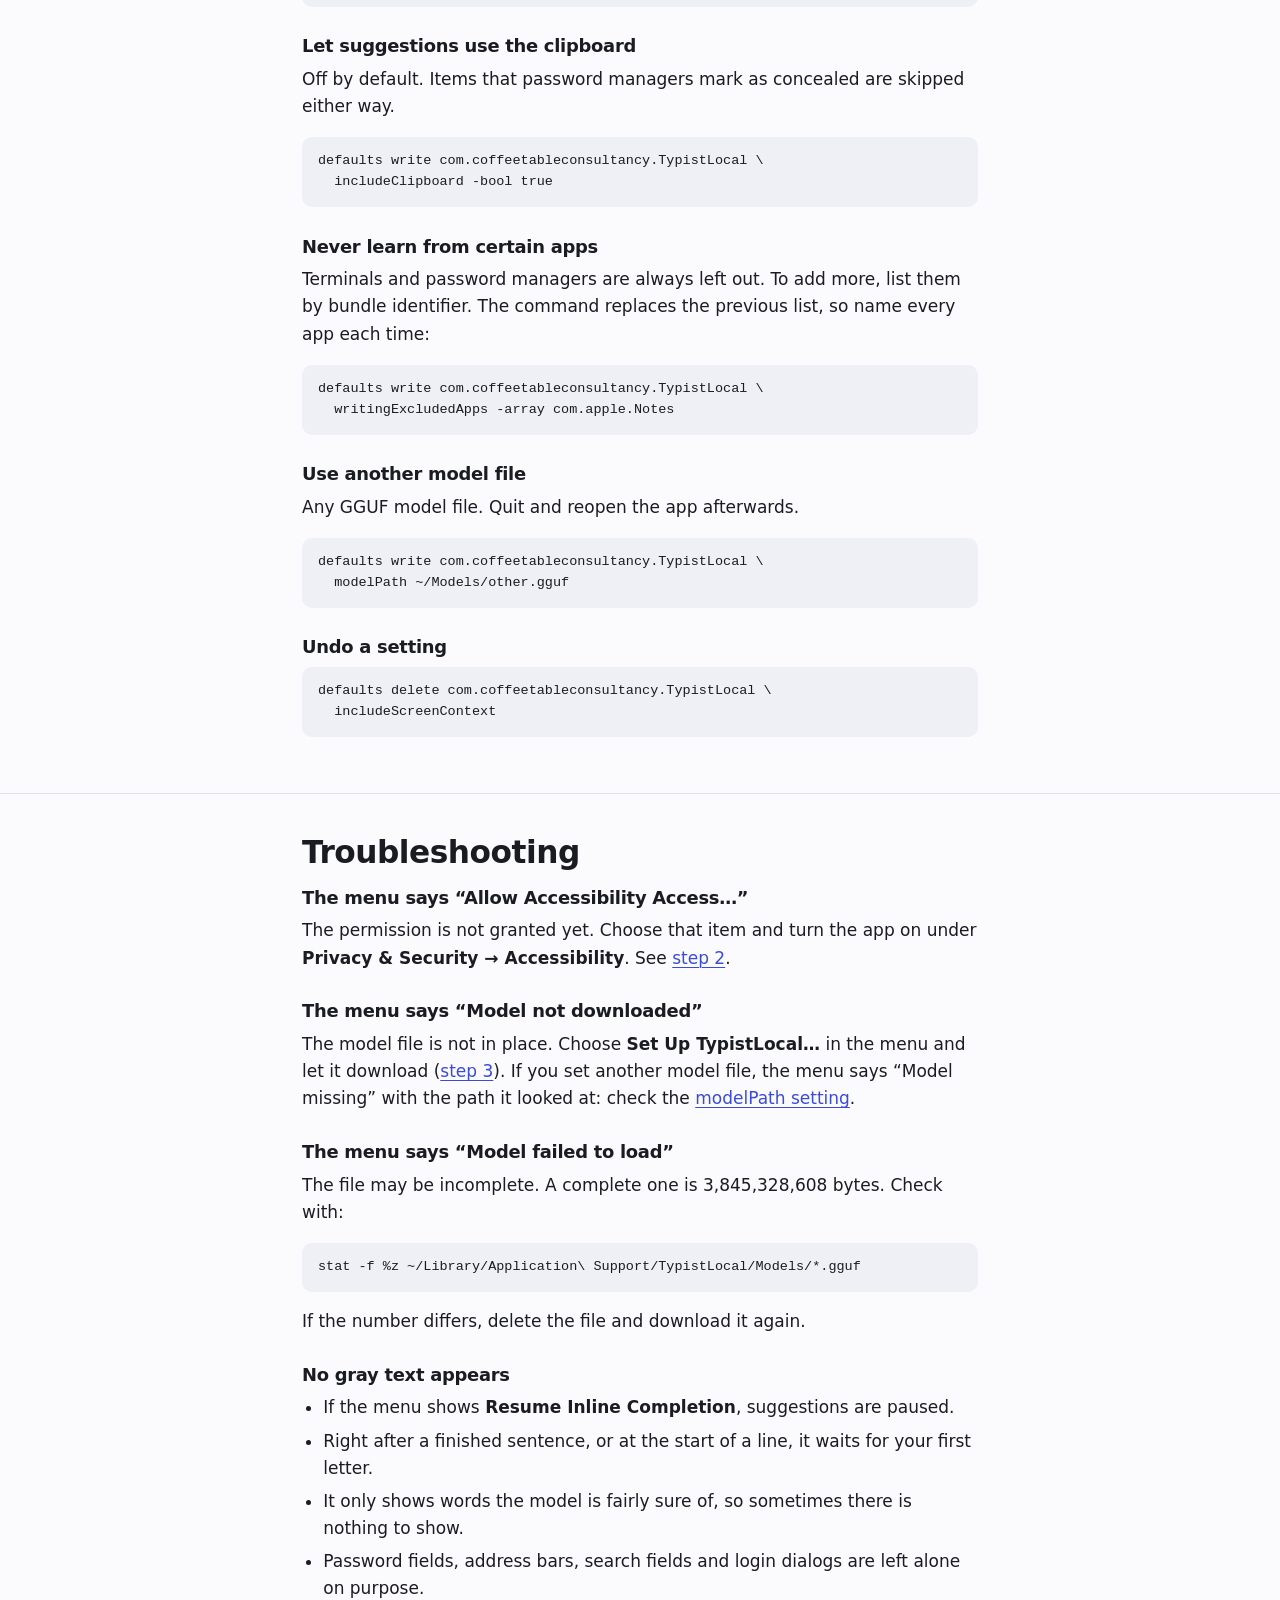
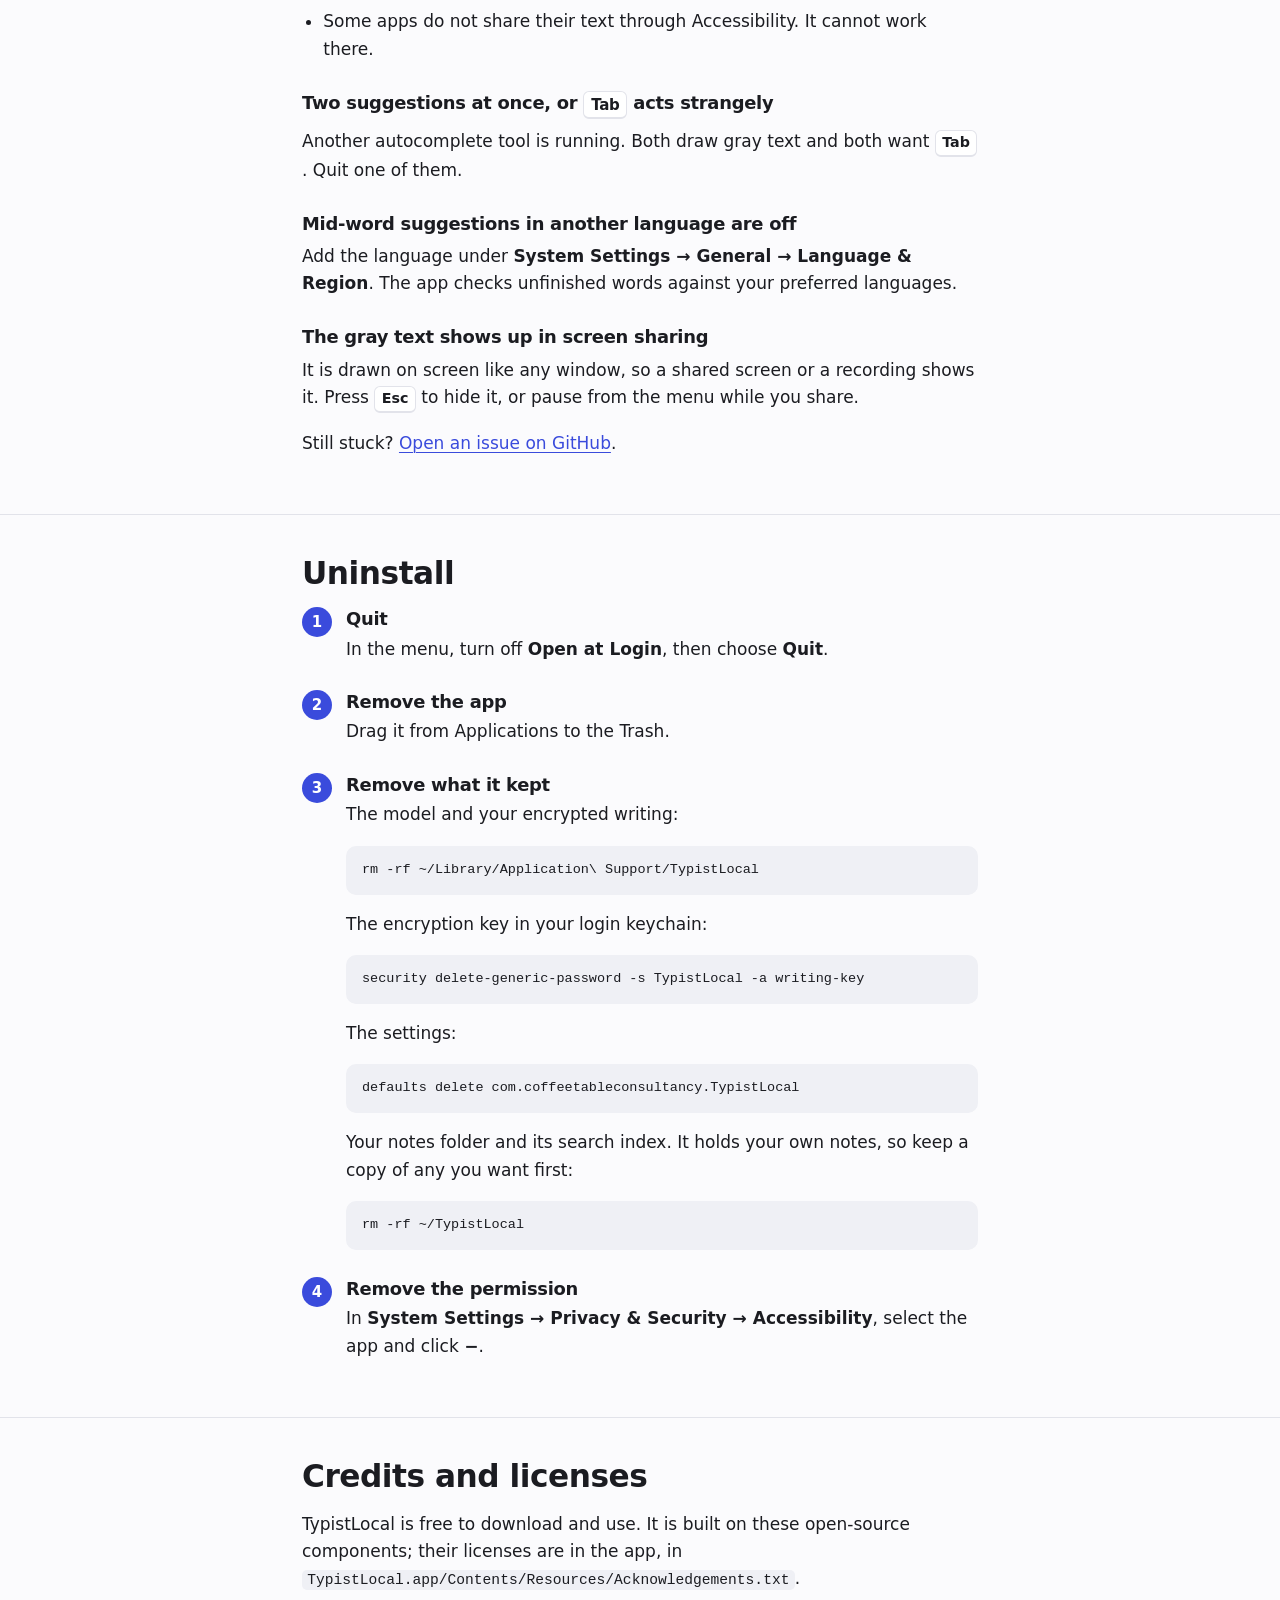
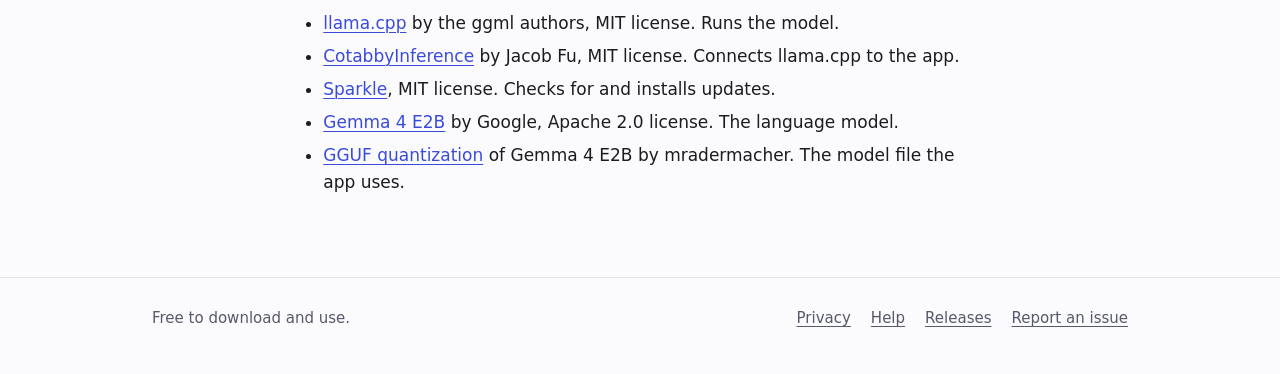
==== commit d38b2623: "Help: the menu says "Model not downloaded"; the setup window fixes it" ====
--- a/site/help.html
+++ b/site/help.html
@@ -165,8 +165,8 @@
       <h3>The menu says “Allow Accessibility Access…”</h3>
       <p>The permission is not granted yet. Choose that item and turn the app on under <strong>Privacy &amp; Security → Accessibility</strong>. See <a href="#setup">step 2</a>.</p>
 
-      <h3>The menu says “Model missing”</h3>
-      <p>The model file is not in place. Run the command in <a href="#setup">step 3</a>, then click the menu bar icon again. The app picks the file up when the menu opens.</p>
+      <h3>The menu says “Model not downloaded”</h3>
+      <p>The model file is not in place. Choose <strong>Set Up TypistLocal…</strong> in the menu and let it download (<a href="#setup">step 3</a>). If you set another model file, the menu says “Model missing” with the path it looked at: check the <a href="#settings">modelPath setting</a>.</p>
 
       <h3>The menu says “Model failed to load”</h3>
       <p>The file may be incomplete. A complete one is 3,845,328,608 bytes. Check with:</p>
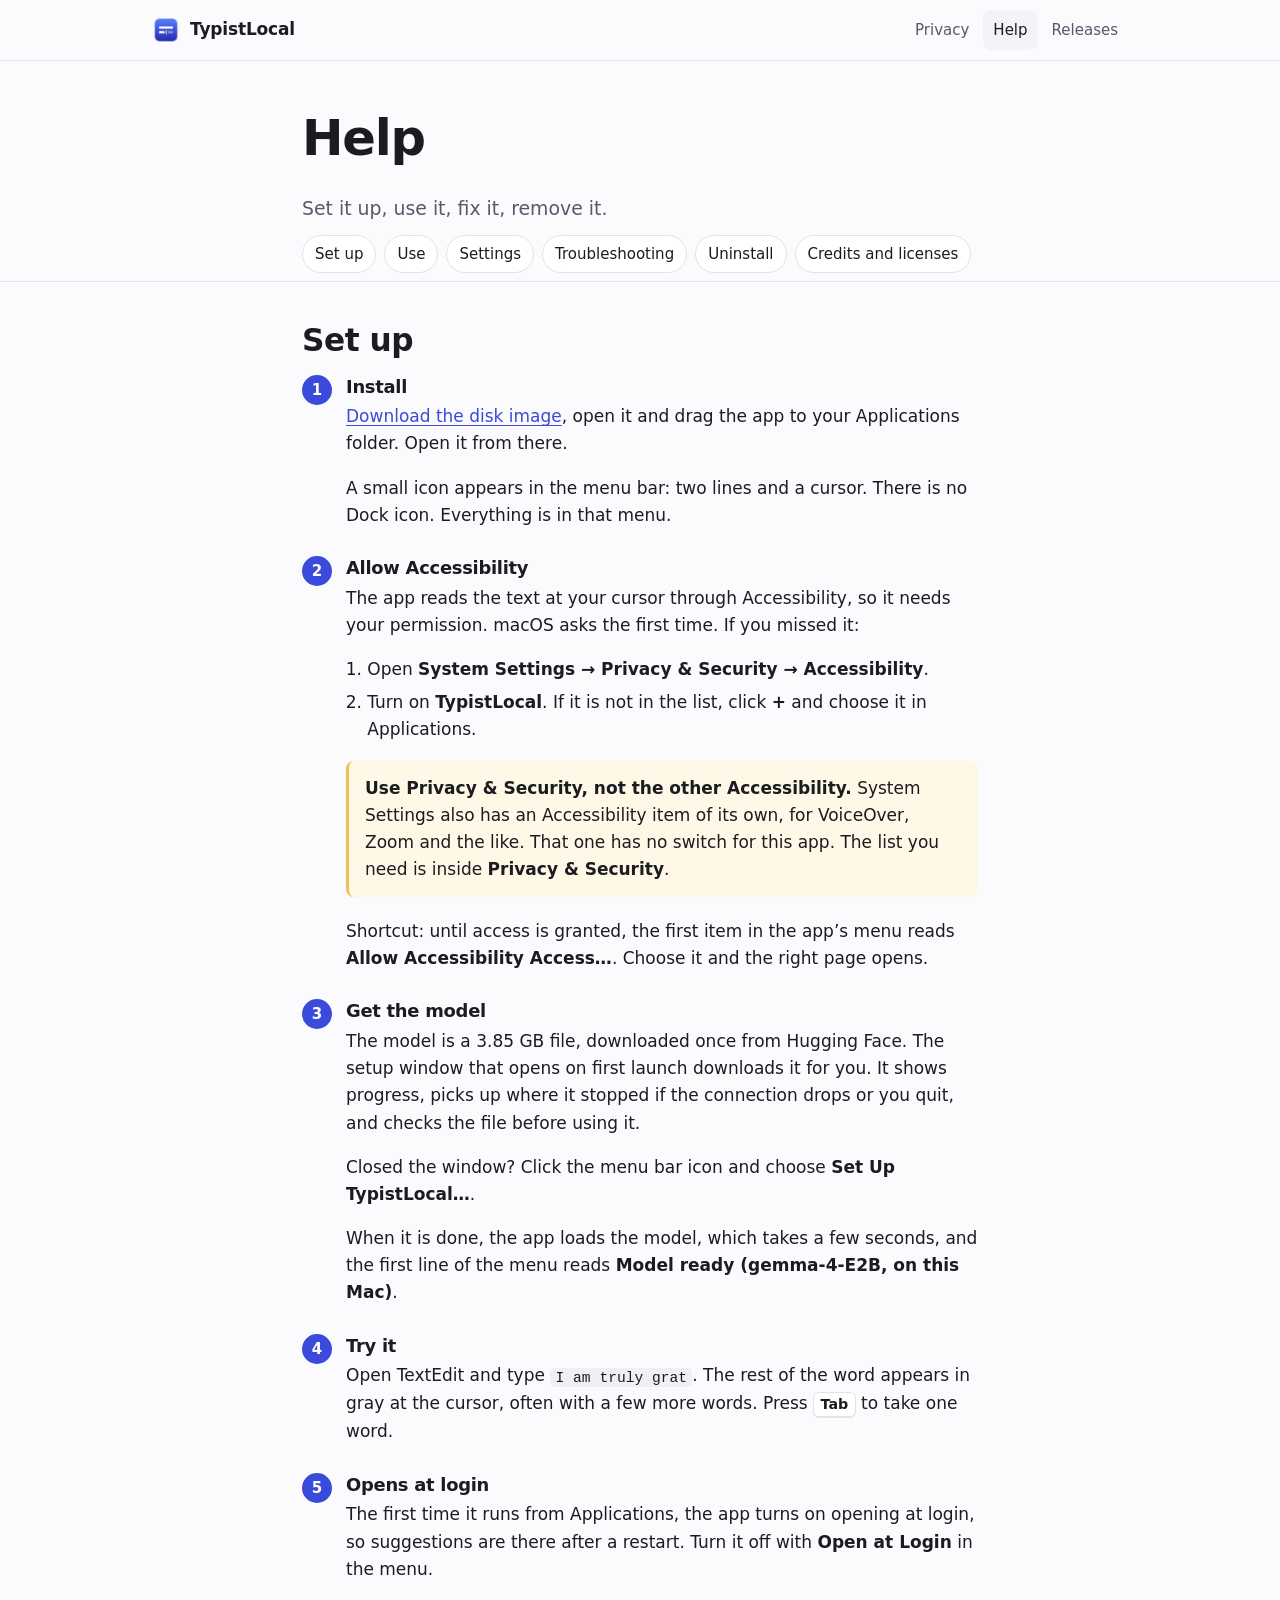
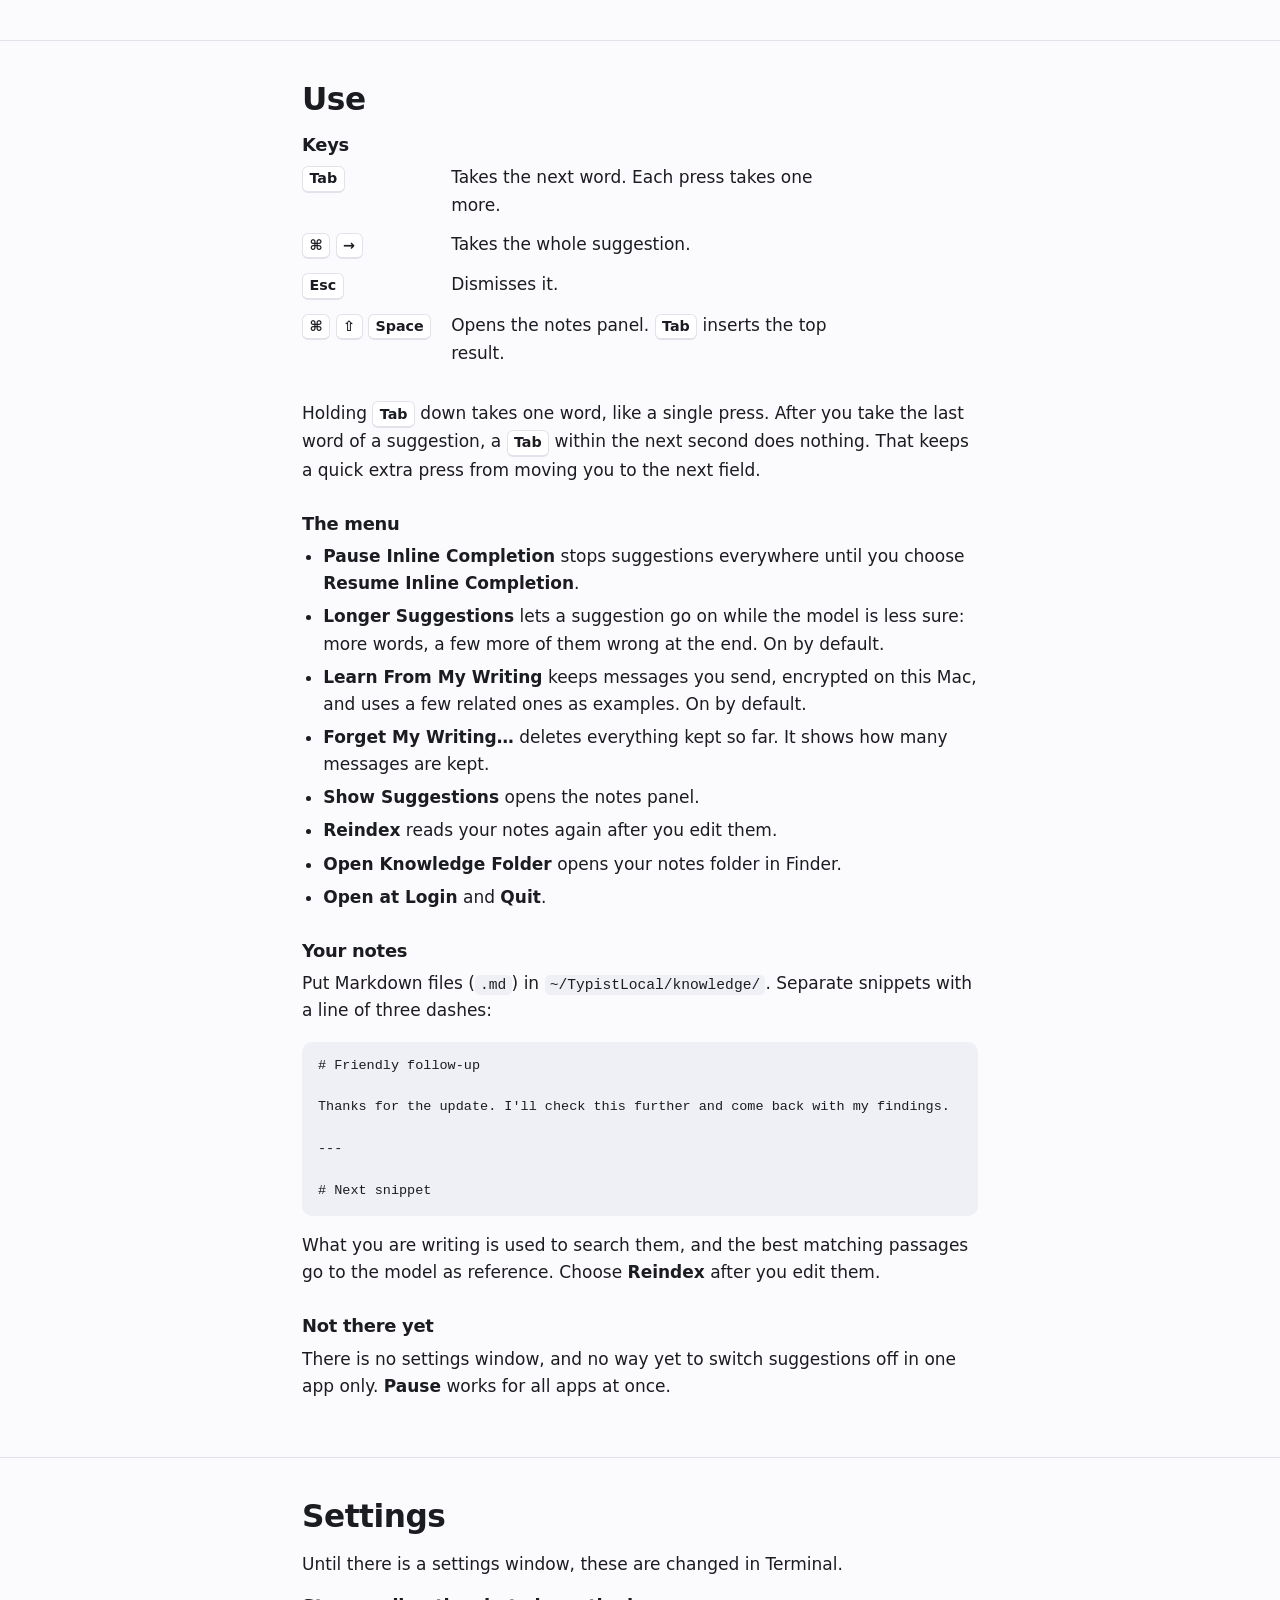
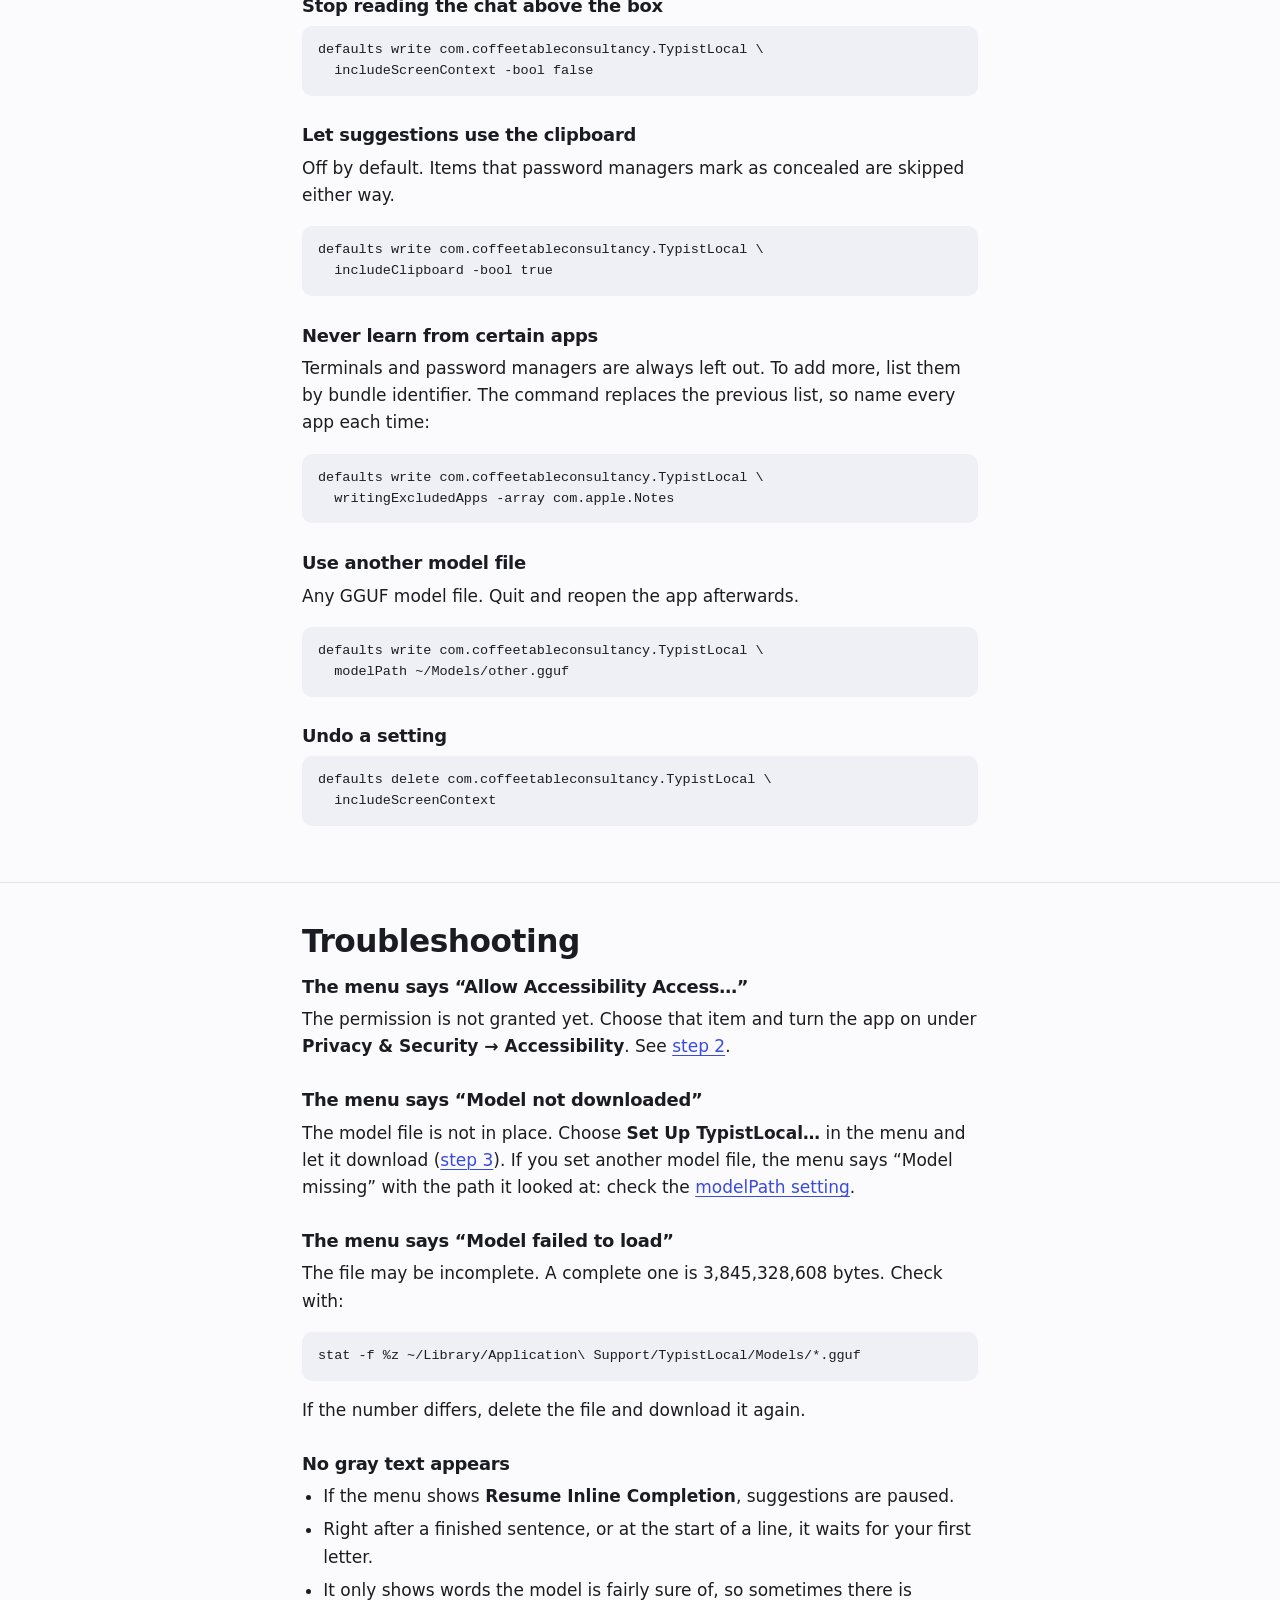
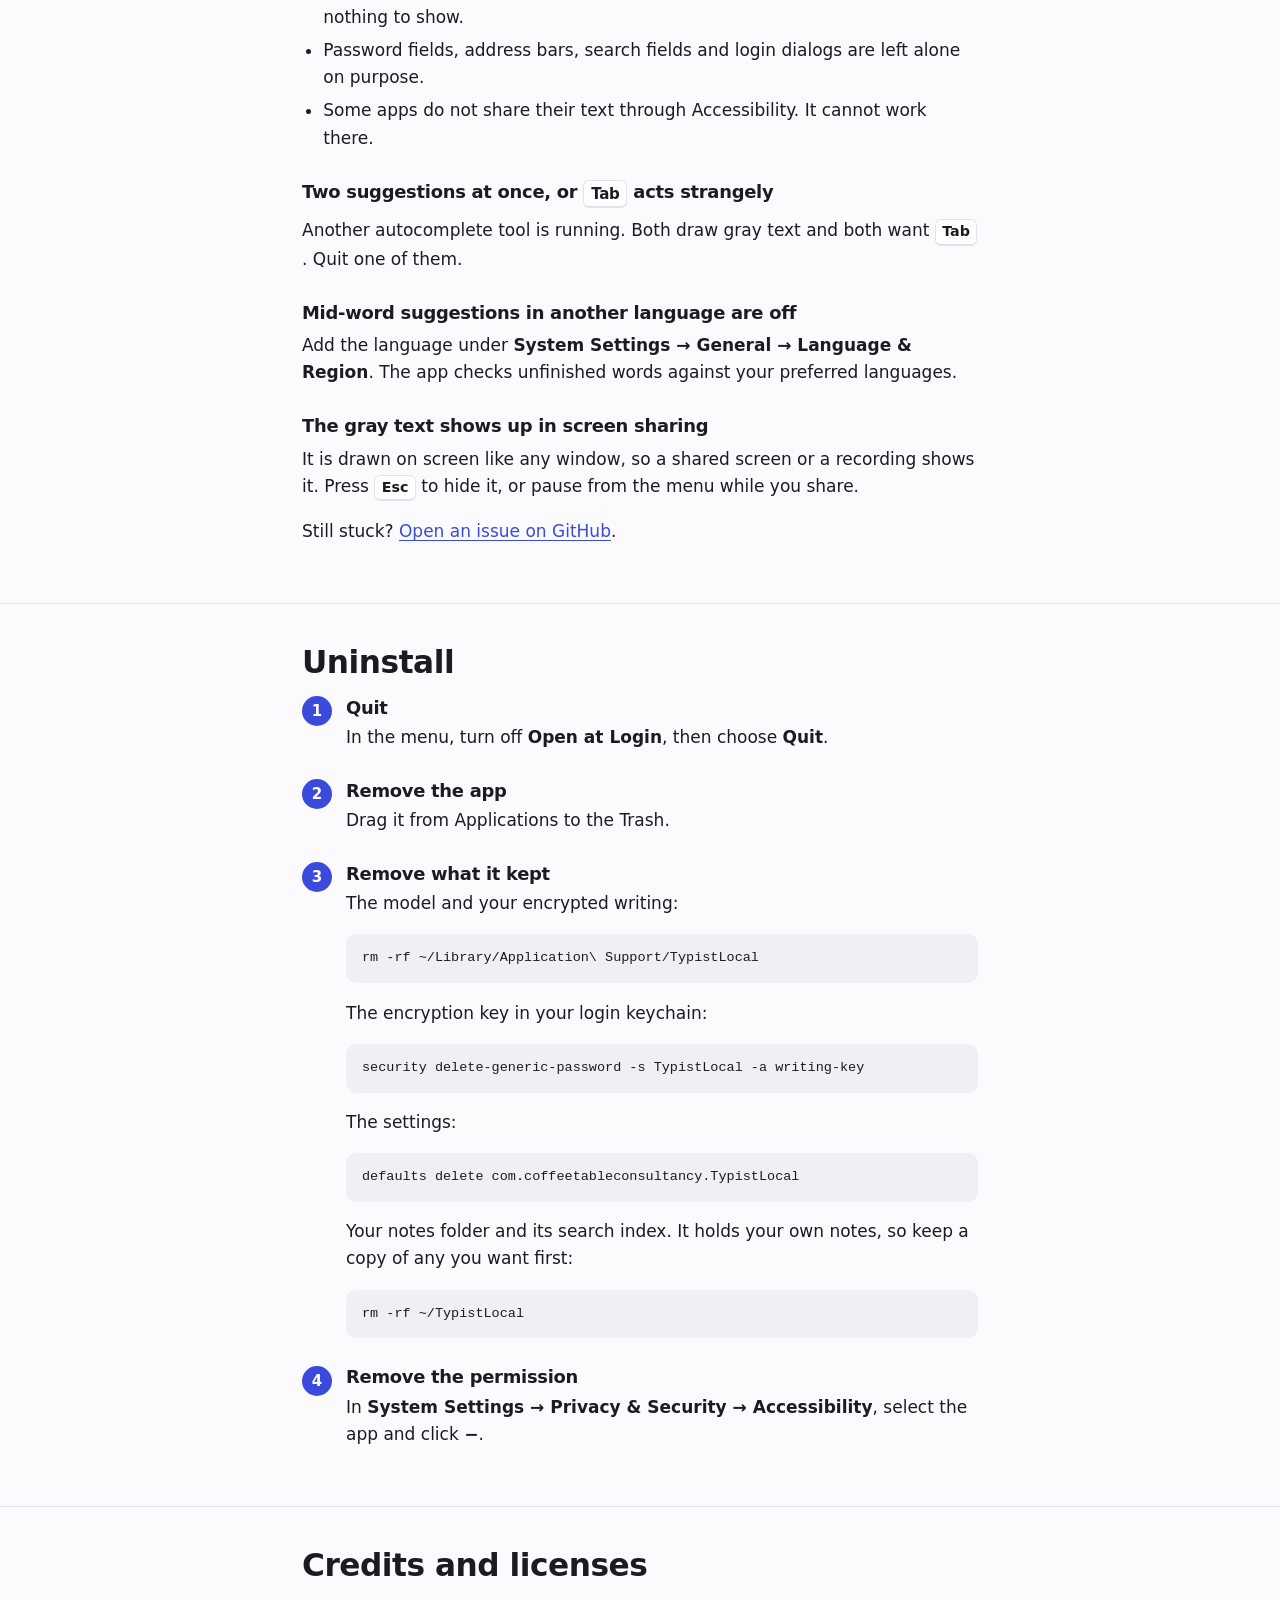
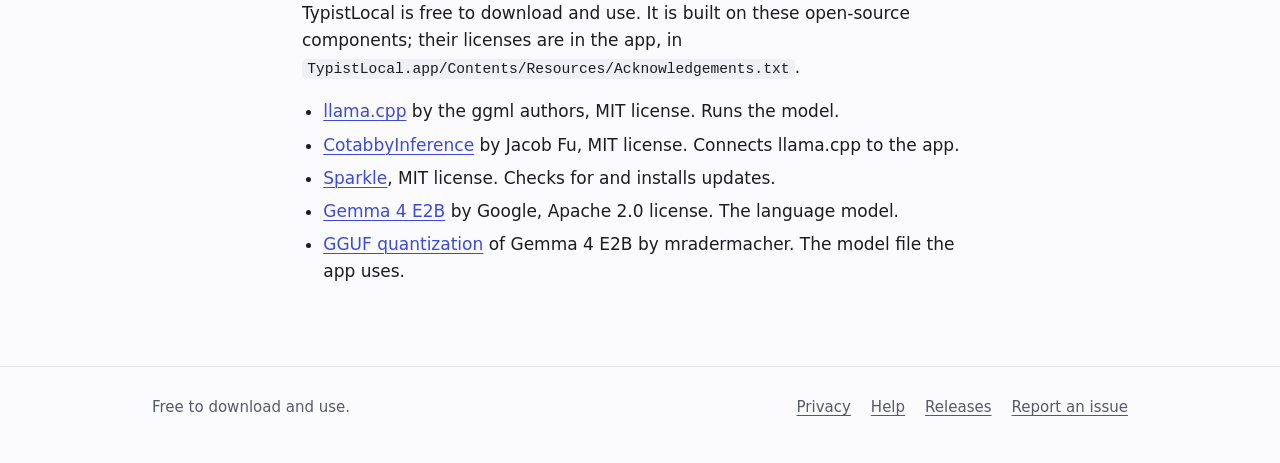
==== commit 3f13e130: "TypistLocal 0.6.2; site: longer suggestions, 4-letter minimum, held Tab, grat → eful example" ====
--- a/site/help.html
+++ b/site/help.html
@@ -75,7 +75,7 @@
         </li>
         <li>
           <h3>Try it</h3>
-          <p>Open TextEdit and type <code>See you tomor</code>. The rest of the word appears in gray at the cursor. Press <kbd>Tab</kbd> to take it.</p>
+          <p>Open TextEdit and type <code>I am truly grat</code>. The rest of the word appears in gray at the cursor, often with a few more words. Press <kbd>Tab</kbd> to take one word.</p>
         </li>
         <li>
           <h3>Opens at login</h3>
@@ -99,11 +99,12 @@
         <dt><kbd>⌘</kbd> <kbd>⇧</kbd> <kbd>Space</kbd></dt>
         <dd>Opens the notes panel. <kbd>Tab</kbd> inserts the top result.</dd>
       </dl>
-      <p>After you take the last word of a suggestion, a <kbd>Tab</kbd> within the next second does nothing. That keeps a quick extra press from moving you to the next field.</p>
+      <p>Holding <kbd>Tab</kbd> down takes one word, like a single press. After you take the last word of a suggestion, a <kbd>Tab</kbd> within the next second does nothing. That keeps a quick extra press from moving you to the next field.</p>
 
       <h3>The menu</h3>
       <ul>
         <li><strong>Pause Inline Completion</strong> stops suggestions everywhere until you choose <strong>Resume Inline Completion</strong>.</li>
+        <li><strong>Longer Suggestions</strong> lets a suggestion go on while the model is less sure: more words, a few more of them wrong at the end. On by default.</li>
         <li><strong>Learn From My Writing</strong> keeps messages you send, encrypted on this Mac, and uses a few related ones as examples. On by default.</li>
         <li><strong>Forget My Writing…</strong> deletes everything kept so far. It shows how many messages are kept.</li>
         <li><strong>Show Suggestions</strong> opens the notes panel.</li>
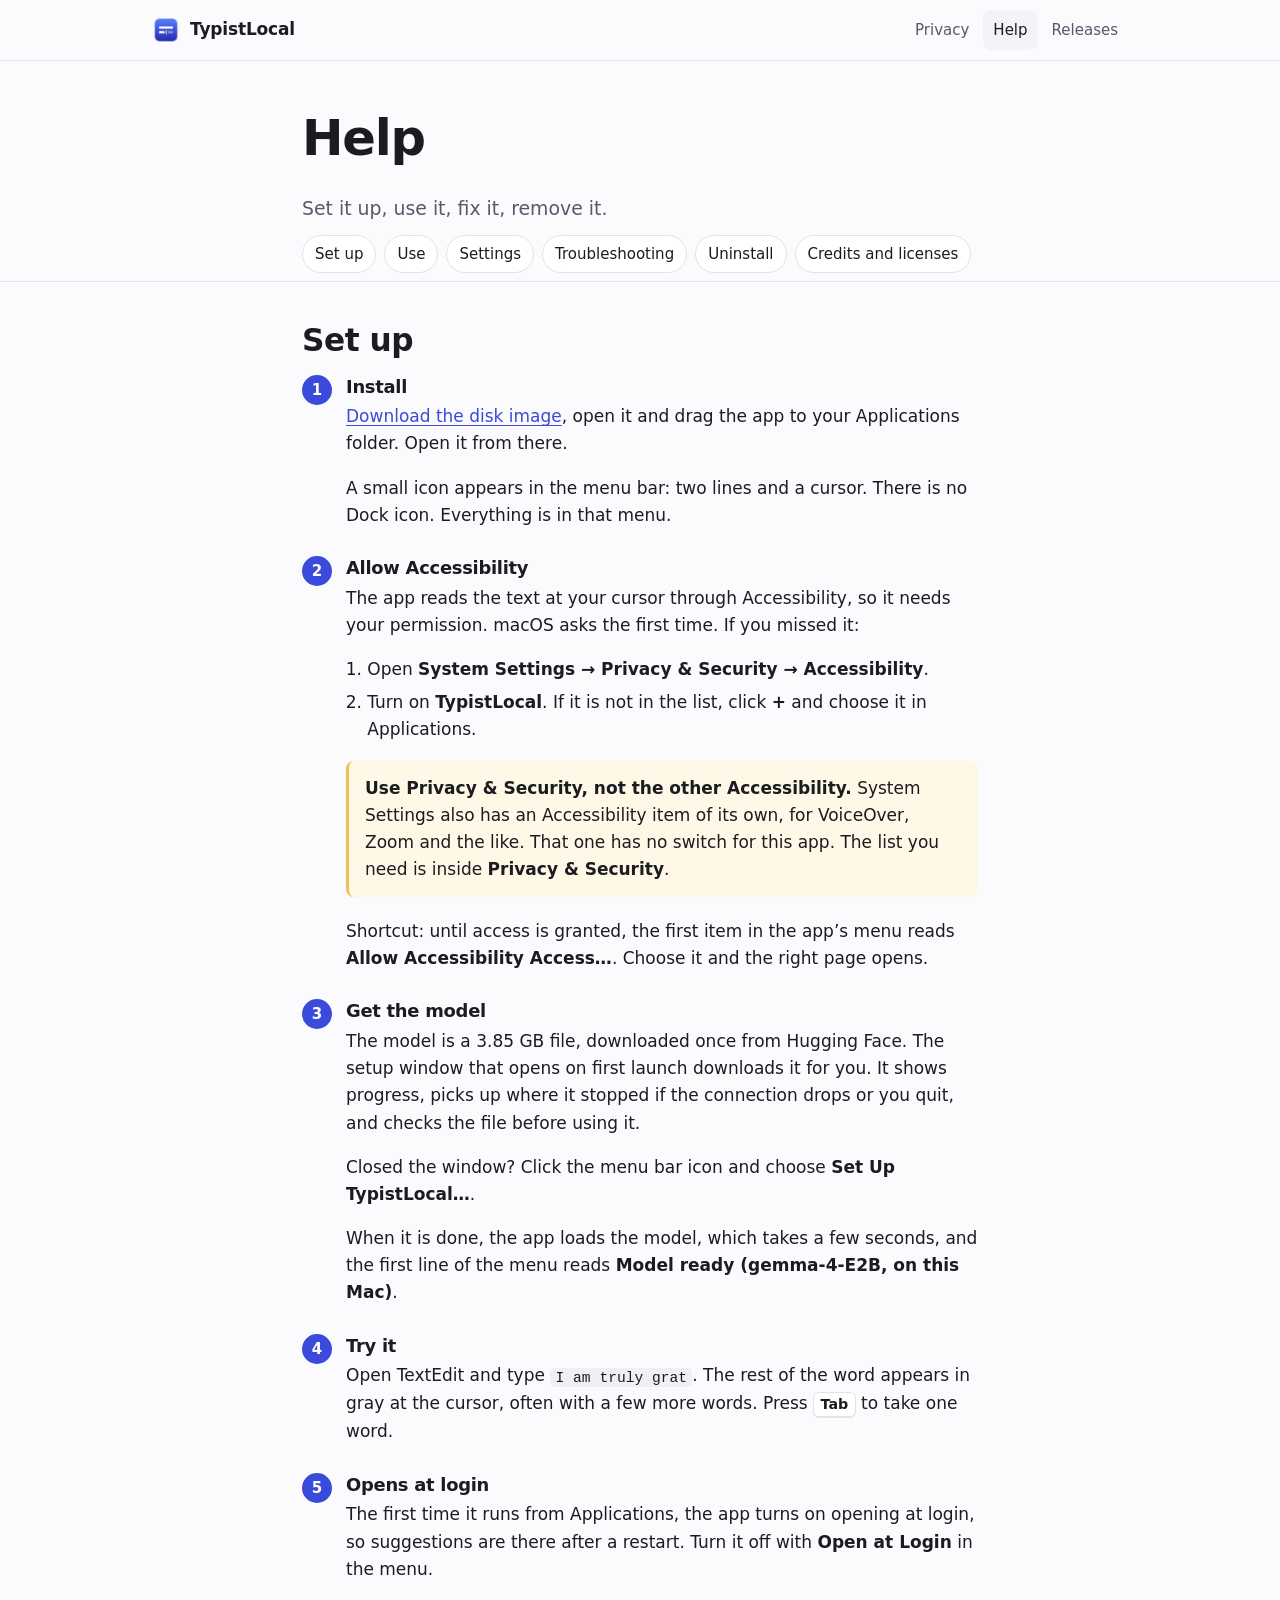
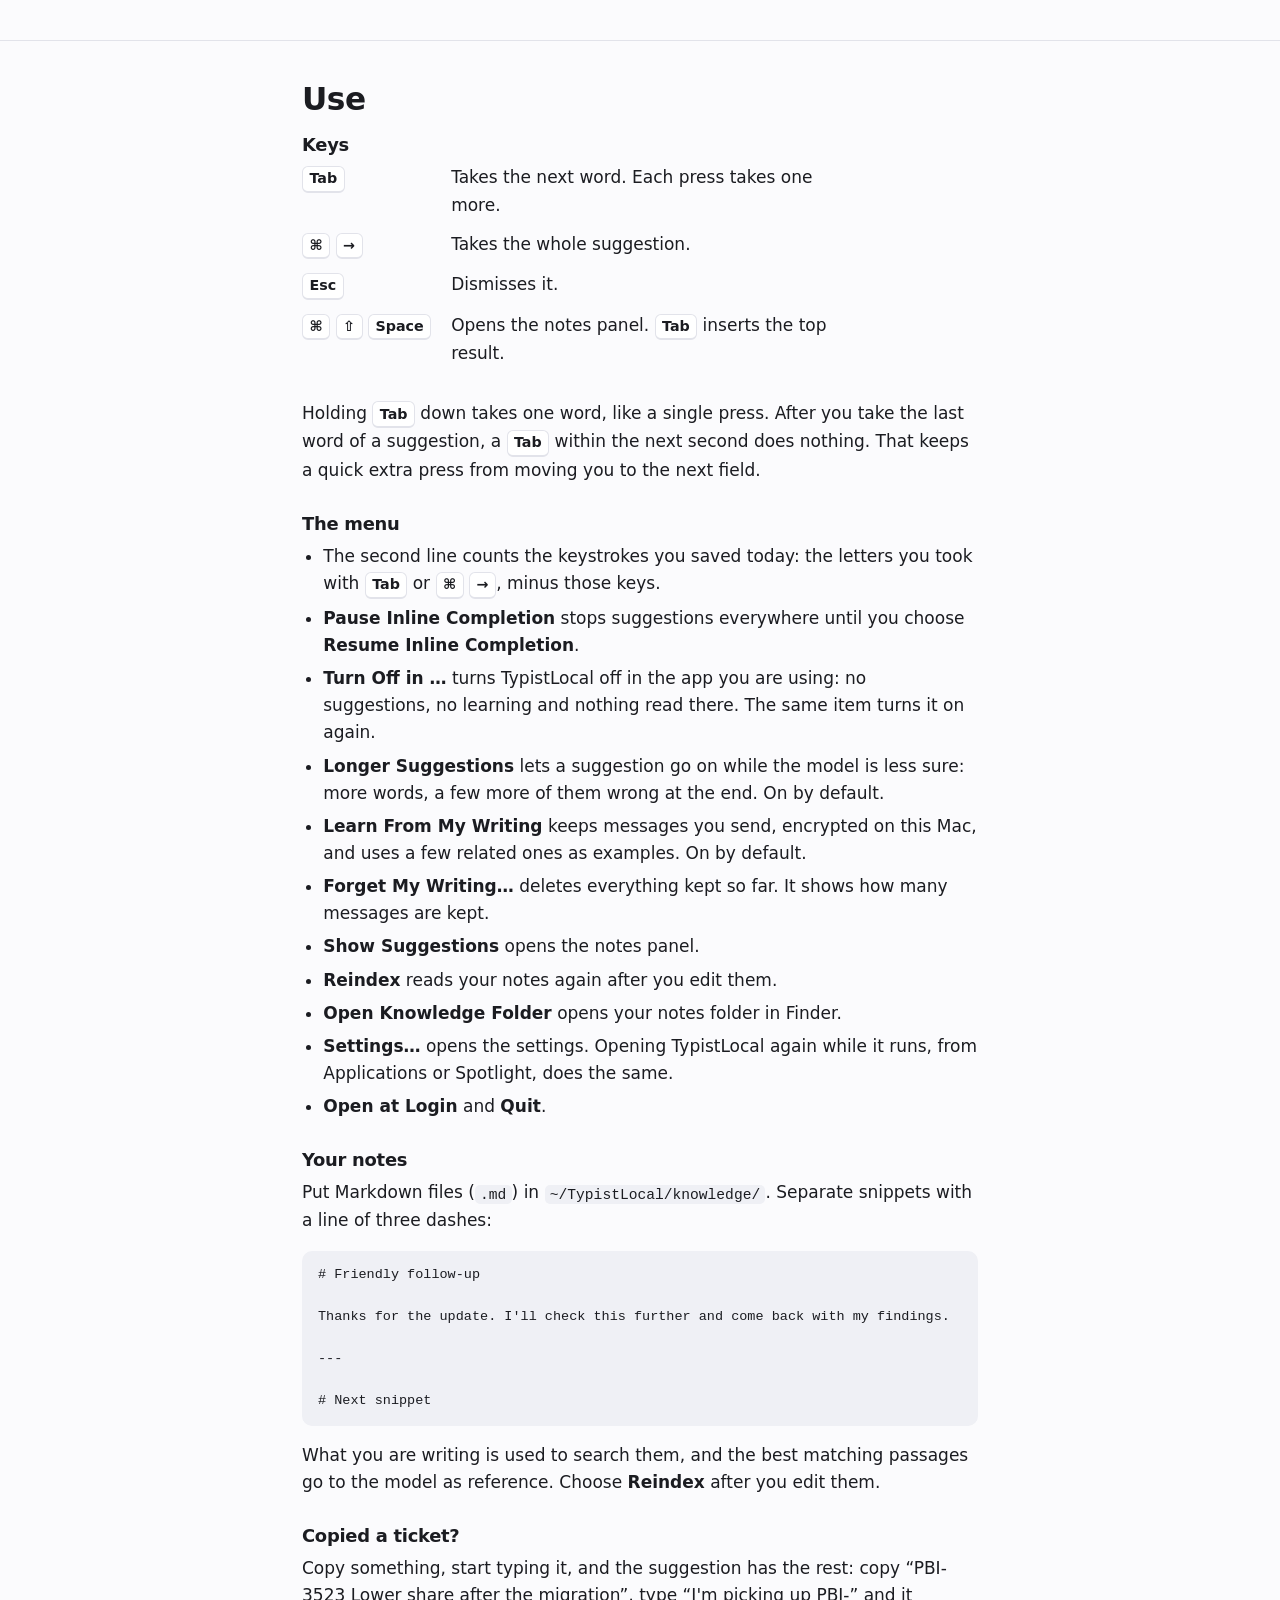
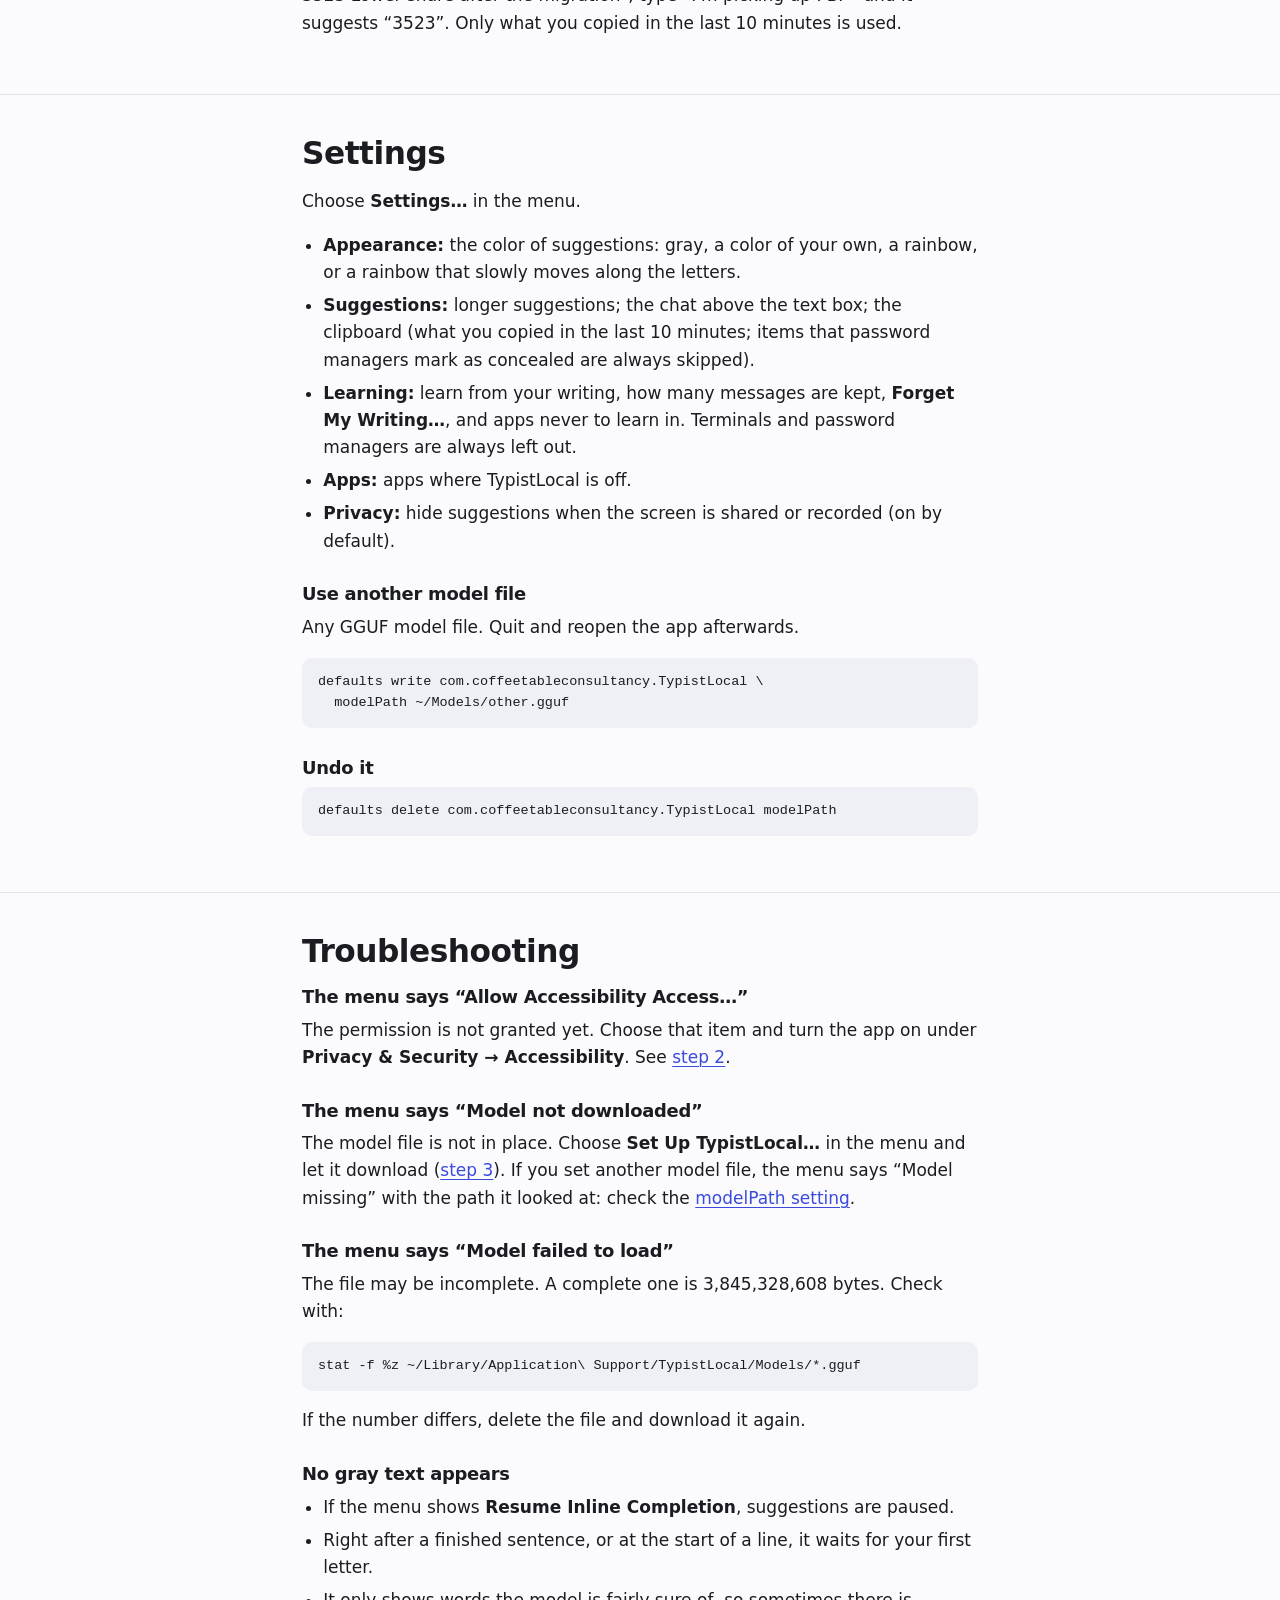
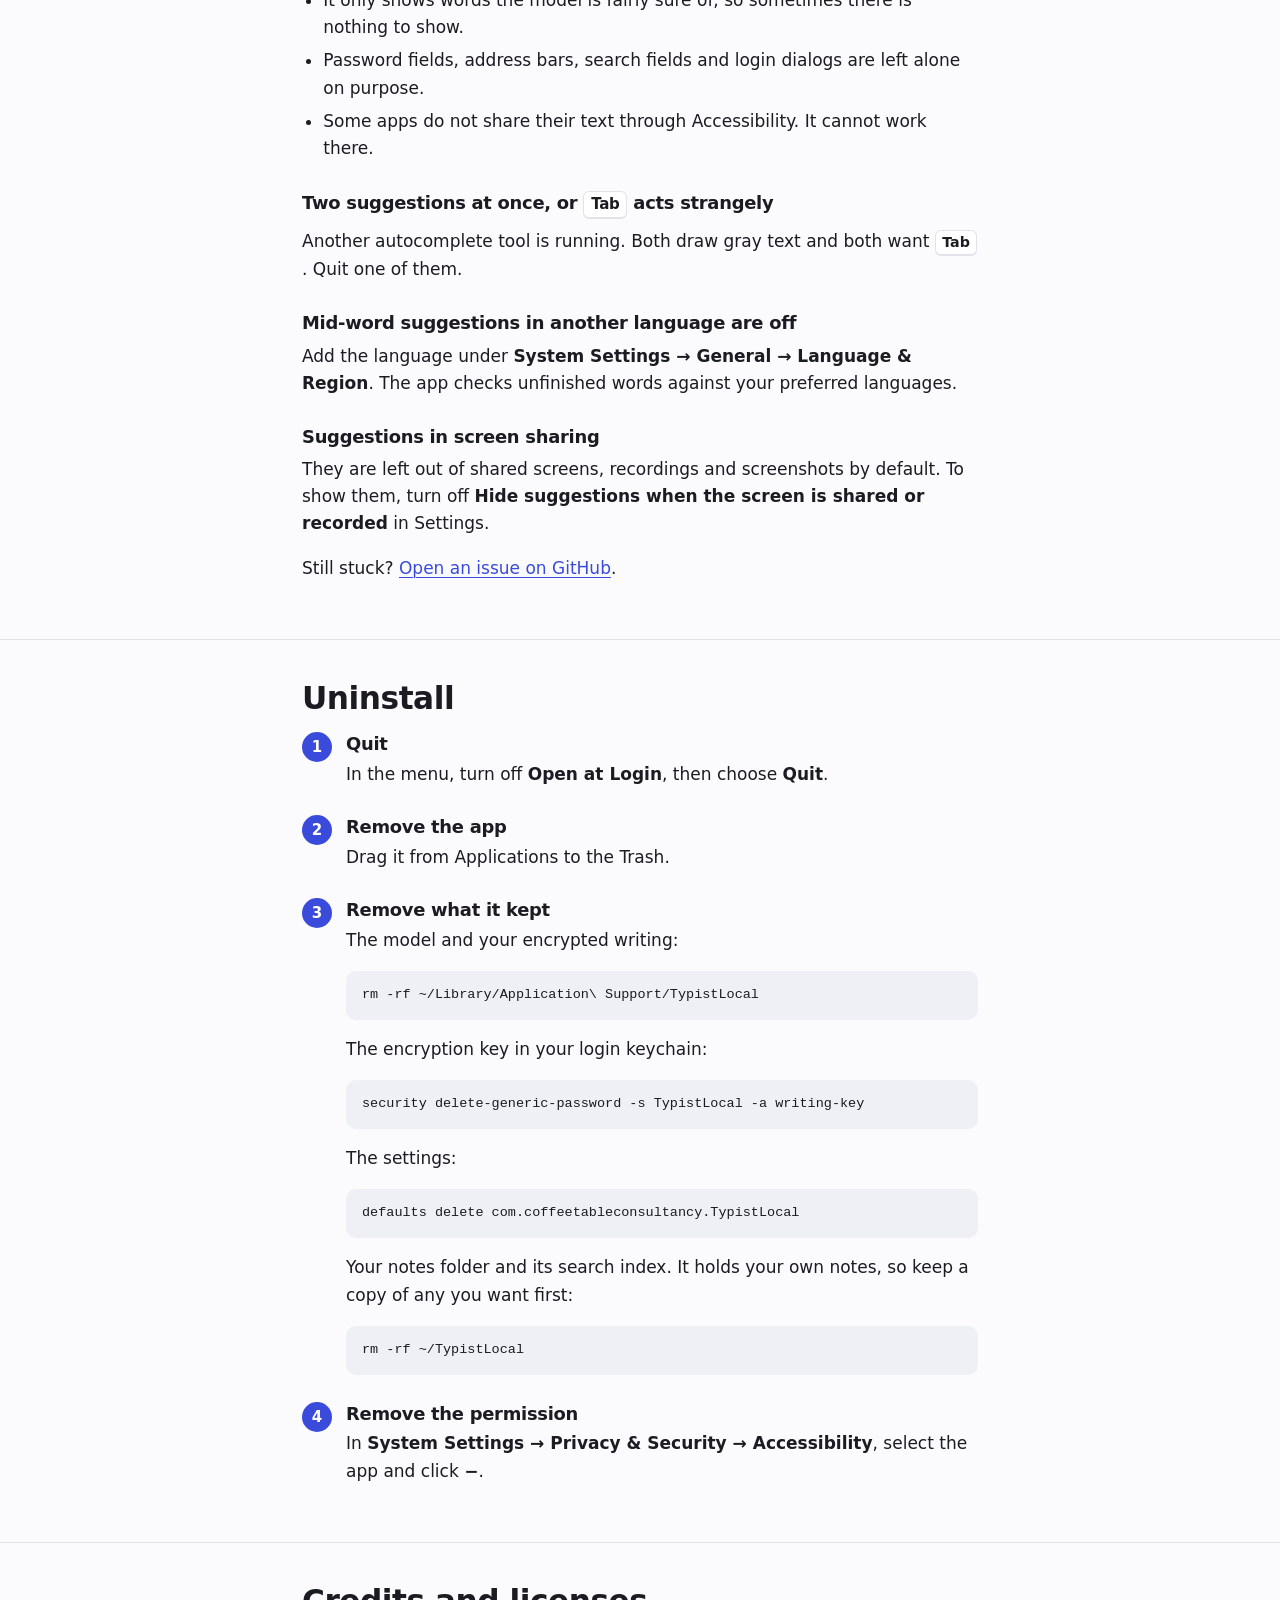
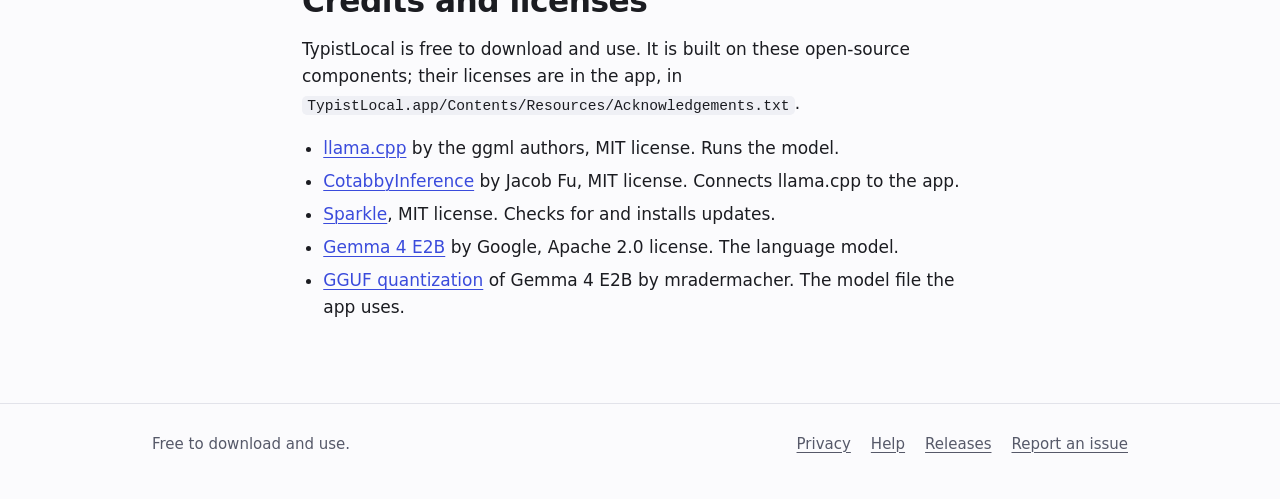
==== commit be4f9b06: "TypistLocal 0.7.0; site: New in 0.7 section (colors with a live rainbow, clipboard, Settings, screen" ====
--- a/site/help.html
+++ b/site/help.html
@@ -103,13 +103,16 @@
 
       <h3>The menu</h3>
       <ul>
+        <li>The second line counts the keystrokes you saved today: the letters you took with <kbd>Tab</kbd> or <kbd>⌘</kbd> <kbd>→</kbd>, minus those keys.</li>
         <li><strong>Pause Inline Completion</strong> stops suggestions everywhere until you choose <strong>Resume Inline Completion</strong>.</li>
+        <li><strong>Turn Off in …</strong> turns TypistLocal off in the app you are using: no suggestions, no learning and nothing read there. The same item turns it on again.</li>
         <li><strong>Longer Suggestions</strong> lets a suggestion go on while the model is less sure: more words, a few more of them wrong at the end. On by default.</li>
         <li><strong>Learn From My Writing</strong> keeps messages you send, encrypted on this Mac, and uses a few related ones as examples. On by default.</li>
         <li><strong>Forget My Writing…</strong> deletes everything kept so far. It shows how many messages are kept.</li>
         <li><strong>Show Suggestions</strong> opens the notes panel.</li>
         <li><strong>Reindex</strong> reads your notes again after you edit them.</li>
         <li><strong>Open Knowledge Folder</strong> opens your notes folder in Finder.</li>
+        <li><strong>Settings…</strong> opens the settings. Opening TypistLocal again while it runs, from Applications or Spotlight, does the same.</li>
         <li><strong>Open at Login</strong> and <strong>Quit</strong>.</li>
       </ul>
 
@@ -124,38 +127,30 @@
 # Next snippet</code></pre>
       <p>What you are writing is used to search them, and the best matching passages go to the model as reference. Choose <strong>Reindex</strong> after you edit them.</p>
 
-      <h3>Not there yet</h3>
-      <p>There is no settings window, and no way yet to switch suggestions off in one app only. <strong>Pause</strong> works for all apps at once.</p>
+      <h3>Copied a ticket?</h3>
+      <p>Copy something, start typing it, and the suggestion has the rest: copy “PBI-3523 Lower share after the migration”, type “I'm picking up PBI-” and it suggests “3523”. Only what you copied in the last 10 minutes is used.</p>
     </div>
   </section>
 
   <section id="settings">
     <div class="wrap prose">
       <h2>Settings</h2>
-      <p>Until there is a settings window, these are changed in Terminal.</p>
-
-      <h3>Stop reading the chat above the box</h3>
-<pre><code>defaults write com.coffeetableconsultancy.TypistLocal \
-  includeScreenContext -bool false</code></pre>
-
-      <h3>Let suggestions use the clipboard</h3>
-      <p>Off by default. Items that password managers mark as concealed are skipped either way.</p>
-<pre><code>defaults write com.coffeetableconsultancy.TypistLocal \
-  includeClipboard -bool true</code></pre>
-
-      <h3>Never learn from certain apps</h3>
-      <p>Terminals and password managers are always left out. To add more, list them by bundle identifier. The command replaces the previous list, so name every app each time:</p>
-<pre><code>defaults write com.coffeetableconsultancy.TypistLocal \
-  writingExcludedApps -array com.apple.Notes</code></pre>
+      <p>Choose <strong>Settings…</strong> in the menu.</p>
+      <ul>
+        <li><strong>Appearance:</strong> the color of suggestions: gray, a color of your own, a rainbow, or a rainbow that slowly moves along the letters.</li>
+        <li><strong>Suggestions:</strong> longer suggestions; the chat above the text box; the clipboard (what you copied in the last 10 minutes; items that password managers mark as concealed are always skipped).</li>
+        <li><strong>Learning:</strong> learn from your writing, how many messages are kept, <strong>Forget My Writing…</strong>, and apps never to learn in. Terminals and password managers are always left out.</li>
+        <li><strong>Apps:</strong> apps where TypistLocal is off.</li>
+        <li><strong>Privacy:</strong> hide suggestions when the screen is shared or recorded (on by default).</li>
+      </ul>
 
       <h3>Use another model file</h3>
       <p>Any GGUF model file. Quit and reopen the app afterwards.</p>
 <pre><code>defaults write com.coffeetableconsultancy.TypistLocal \
   modelPath ~/Models/other.gguf</code></pre>
 
-      <h3>Undo a setting</h3>
-<pre><code>defaults delete com.coffeetableconsultancy.TypistLocal \
-  includeScreenContext</code></pre>
+      <h3>Undo it</h3>
+<pre><code>defaults delete com.coffeetableconsultancy.TypistLocal modelPath</code></pre>
     </div>
   </section>
 
@@ -189,8 +184,8 @@
       <h3>Mid-word suggestions in another language are off</h3>
       <p>Add the language under <strong>System Settings → General → Language &amp; Region</strong>. The app checks unfinished words against your preferred languages.</p>
 
-      <h3>The gray text shows up in screen sharing</h3>
-      <p>It is drawn on screen like any window, so a shared screen or a recording shows it. Press <kbd>Esc</kbd> to hide it, or pause from the menu while you share.</p>
+      <h3>Suggestions in screen sharing</h3>
+      <p>They are left out of shared screens, recordings and screenshots by default. To show them, turn off <strong>Hide suggestions when the screen is shared or recorded</strong> in Settings.</p>
 
       <p>Still stuck? <a href="https://github.com/edouardGT/typistlocal/issues">Open an issue on GitHub</a>.</p>
     </div>
--- a/site/style.css
+++ b/site/style.css
@@ -455,6 +455,63 @@
   max-width: 600px;
 }
 
+/* Home: what's new */
+
+.badge {
+  display: inline-block;
+  margin-bottom: 12px;
+  padding: 2px 10px;
+  font-size: 12px;
+  font-weight: 600;
+  letter-spacing: 0.02em;
+  color: var(--accent);
+  border: 1px solid var(--accent);
+  border-radius: 999px;
+}
+
+.card .demo-line {
+  margin: 12px 0 0;
+  font-size: 1.1rem;
+  color: var(--text);
+}
+
+/* The app's rainbow, the same mid tones that read on light and dark. */
+.ghost-rainbow {
+  /* Two rainbows in an image twice the text's width: one is always in view,
+     still or moving. */
+  background: linear-gradient(90deg, #e0524a, #e58a2e, #c79e0d, #40a34d, #299ea3, #4c80e0, #995cd9, #d457a6, #e0524a, #e58a2e, #c79e0d, #40a34d, #299ea3, #4c80e0, #995cd9, #d457a6, #e0524a);
+  background-size: 200% 100%;
+  -webkit-background-clip: text;
+  background-clip: text;
+  color: transparent;
+}
+
+.ghost-shimmer {
+  animation: shimmer 8s linear infinite;
+}
+
+@keyframes shimmer {
+  to {
+    background-position: -200% 0;
+  }
+}
+
+@media (prefers-reduced-motion: reduce) {
+  .ghost-shimmer {
+    animation: none;
+  }
+}
+
+.card .menu-sample {
+  margin: 12px 0 0;
+  padding: 8px 12px;
+  font-size: 13px;
+  color: var(--muted);
+  background: var(--bg-alt);
+  border: 1px solid var(--line);
+  border-radius: 8px;
+}
+
 /* Cards and grids */
 
 .grid {
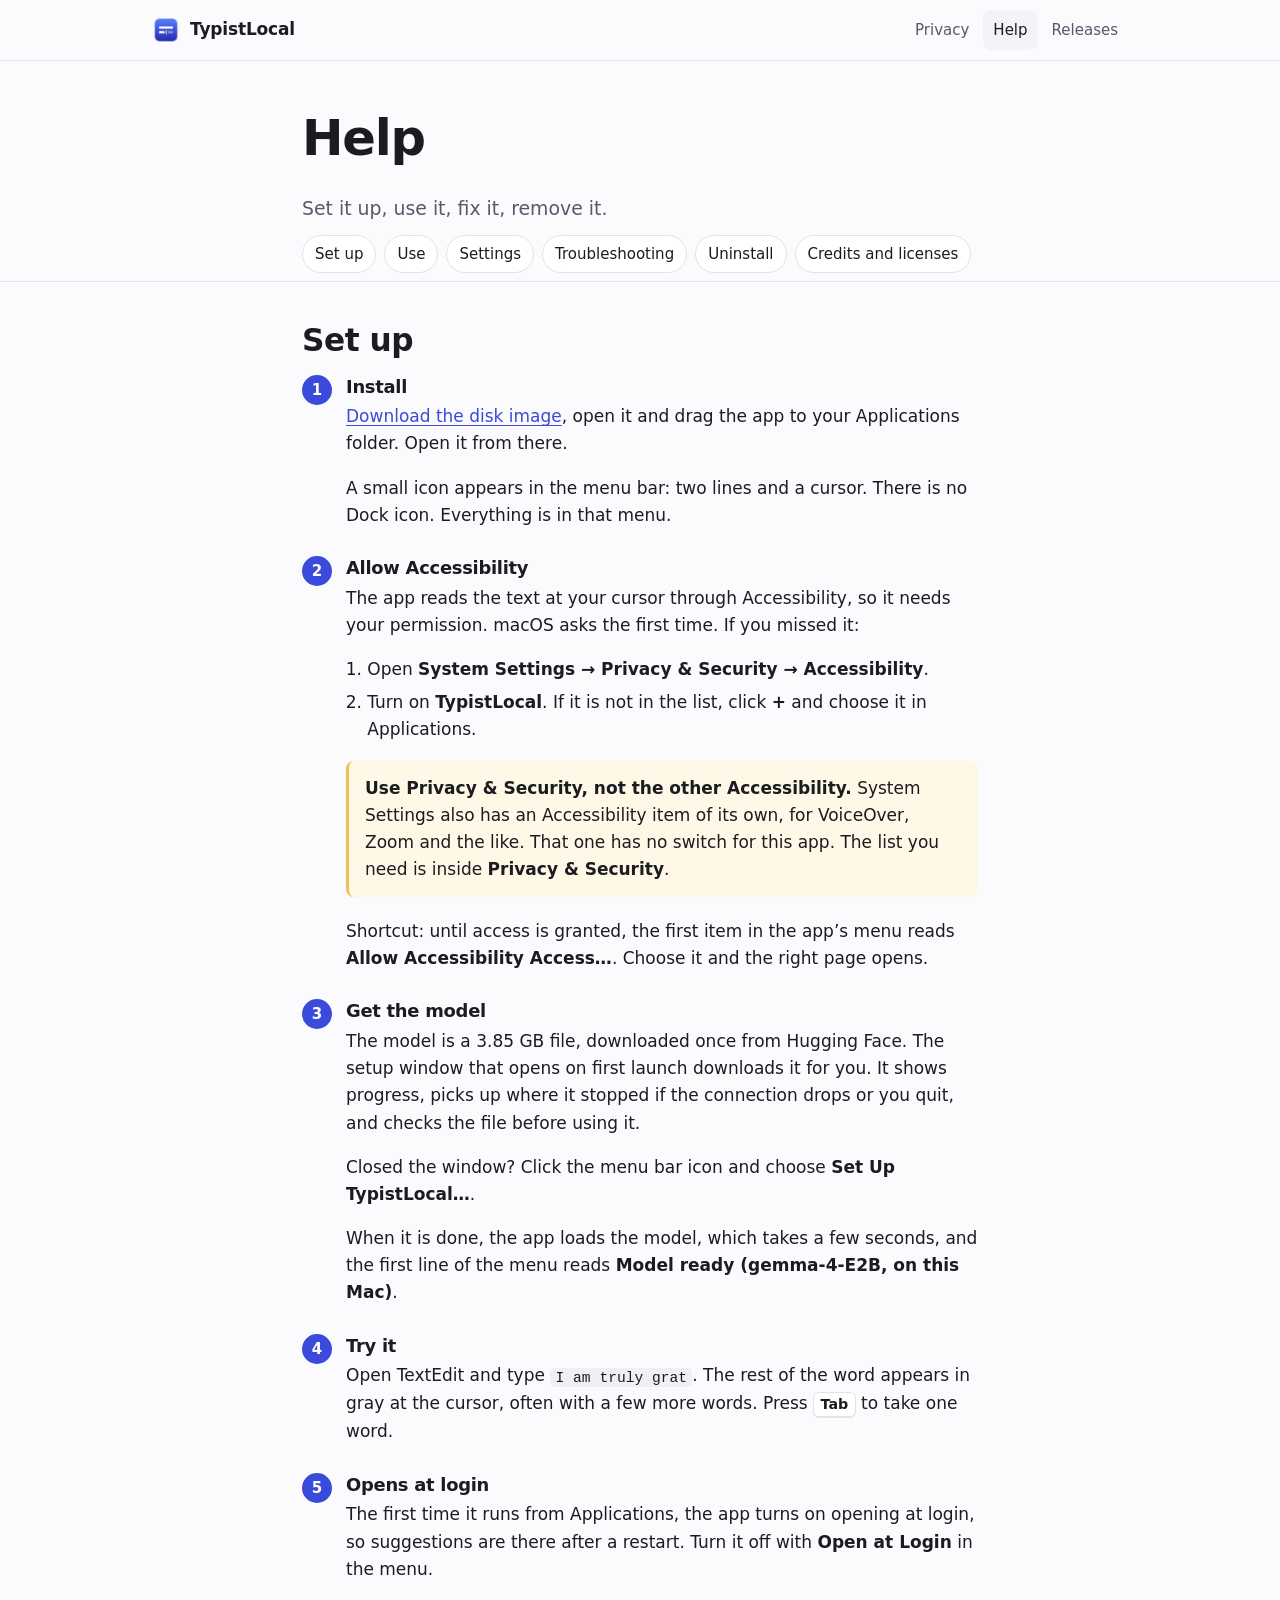
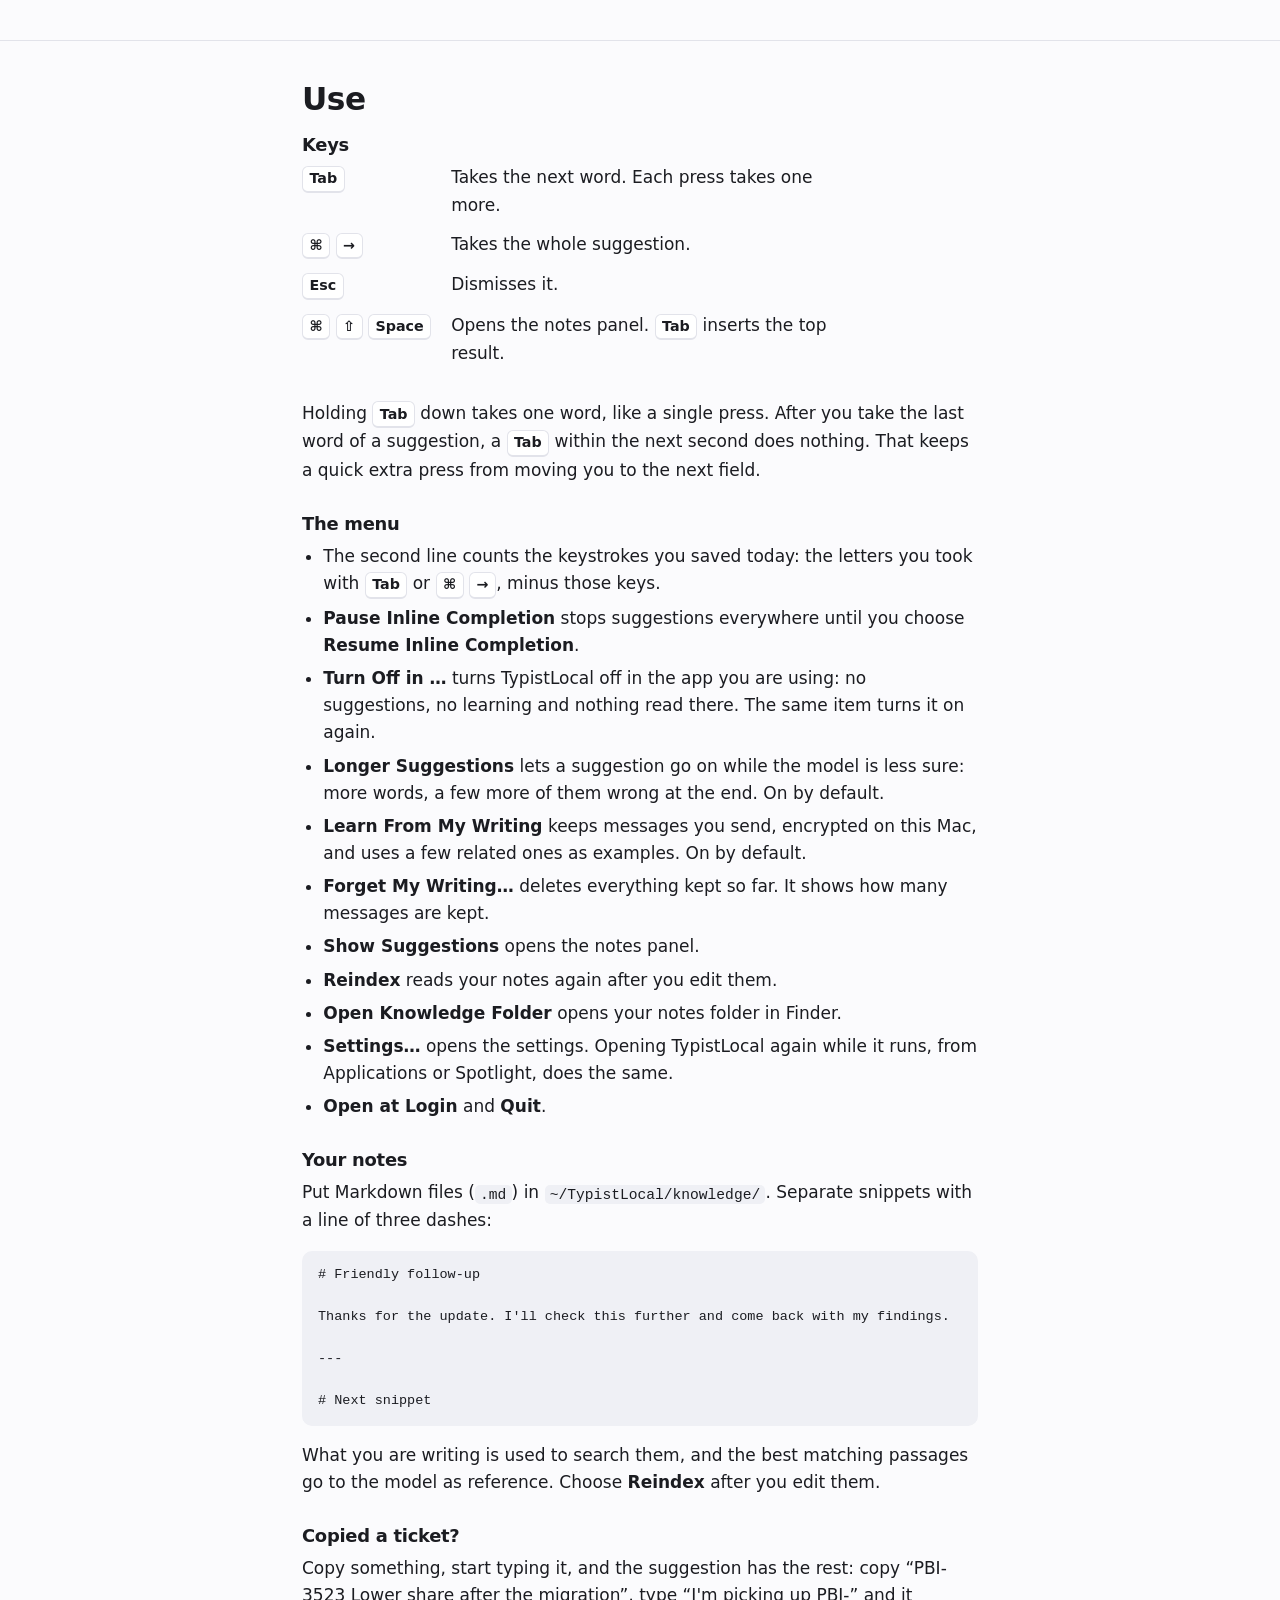
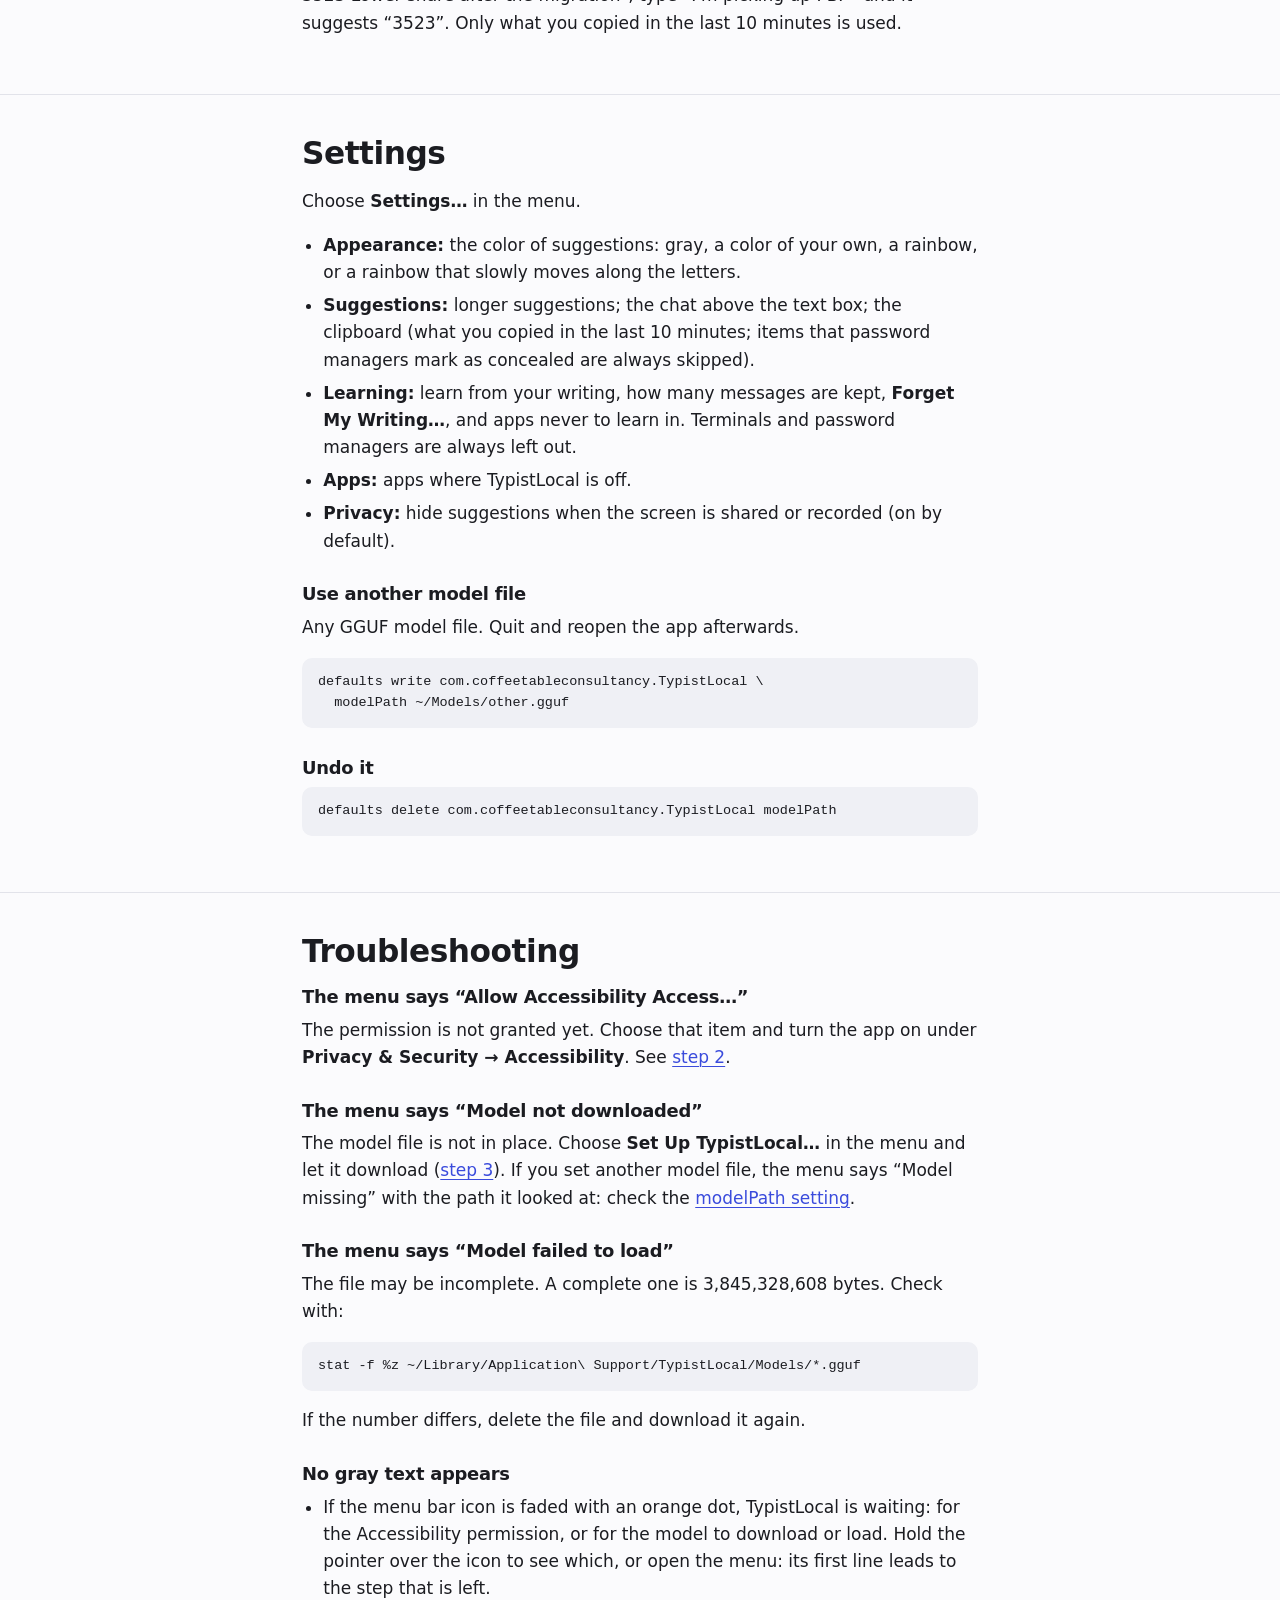
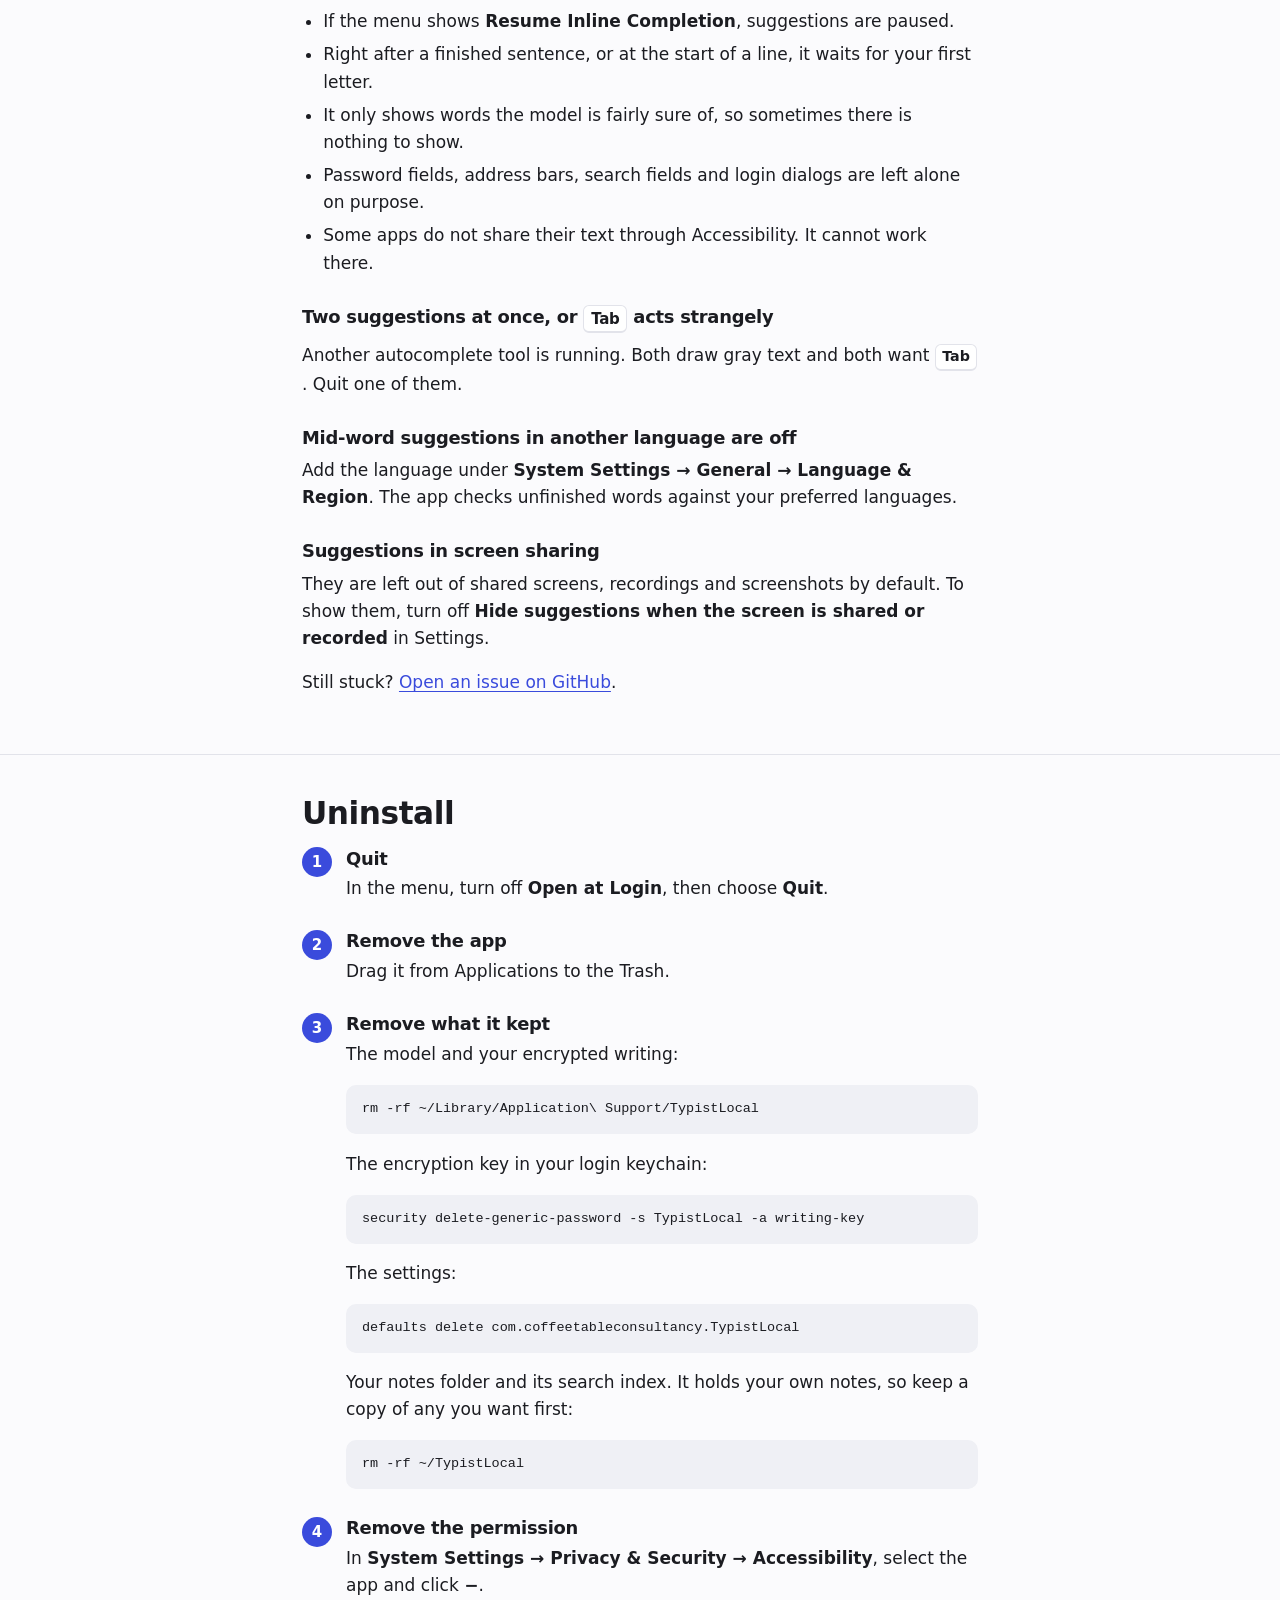
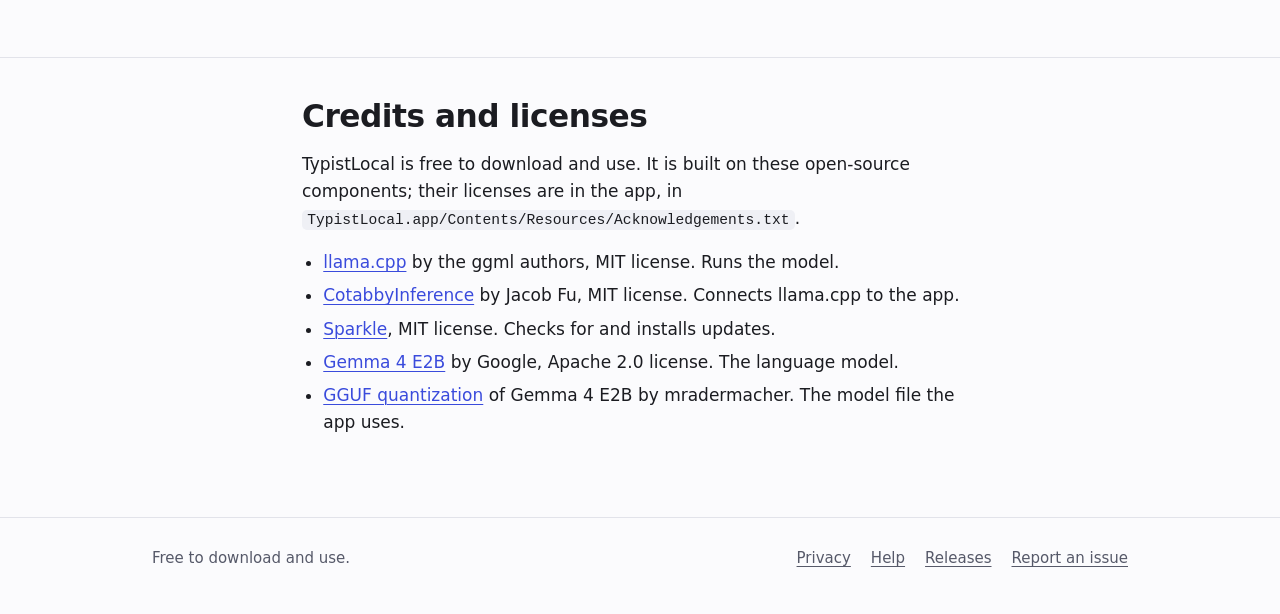
==== commit 581285ad: "TypistLocal 0.7.1; help: the faded icon with an orange dot means waiting" ====
--- a/site/help.html
+++ b/site/help.html
@@ -171,6 +171,7 @@
 
       <h3>No gray text appears</h3>
       <ul>
+        <li>If the menu bar icon is faded with an orange dot, TypistLocal is waiting: for the Accessibility permission, or for the model to download or load. Hold the pointer over the icon to see which, or open the menu: its first line leads to the step that is left.</li>
         <li>If the menu shows <strong>Resume Inline Completion</strong>, suggestions are paused.</li>
         <li>Right after a finished sentence, or at the start of a line, it waits for your first letter.</li>
         <li>It only shows words the model is fairly sure of, so sometimes there is nothing to show.</li>
--- a/site/style.css
+++ b/site/style.css
@@ -425,7 +425,9 @@
   display: inline-block;
   width: 2px;
   height: 1.15em;
-  margin: 0 1px 0 2px;
+  /* Takes no room in the line, like a real cursor: the suggestion starts
+     exactly where the typed text ends ("grat|eful" reads as one word). */
+  margin: 0 -1px;
   vertical-align: -0.2em;
   background: var(--caret);
   border-radius: 1px;
